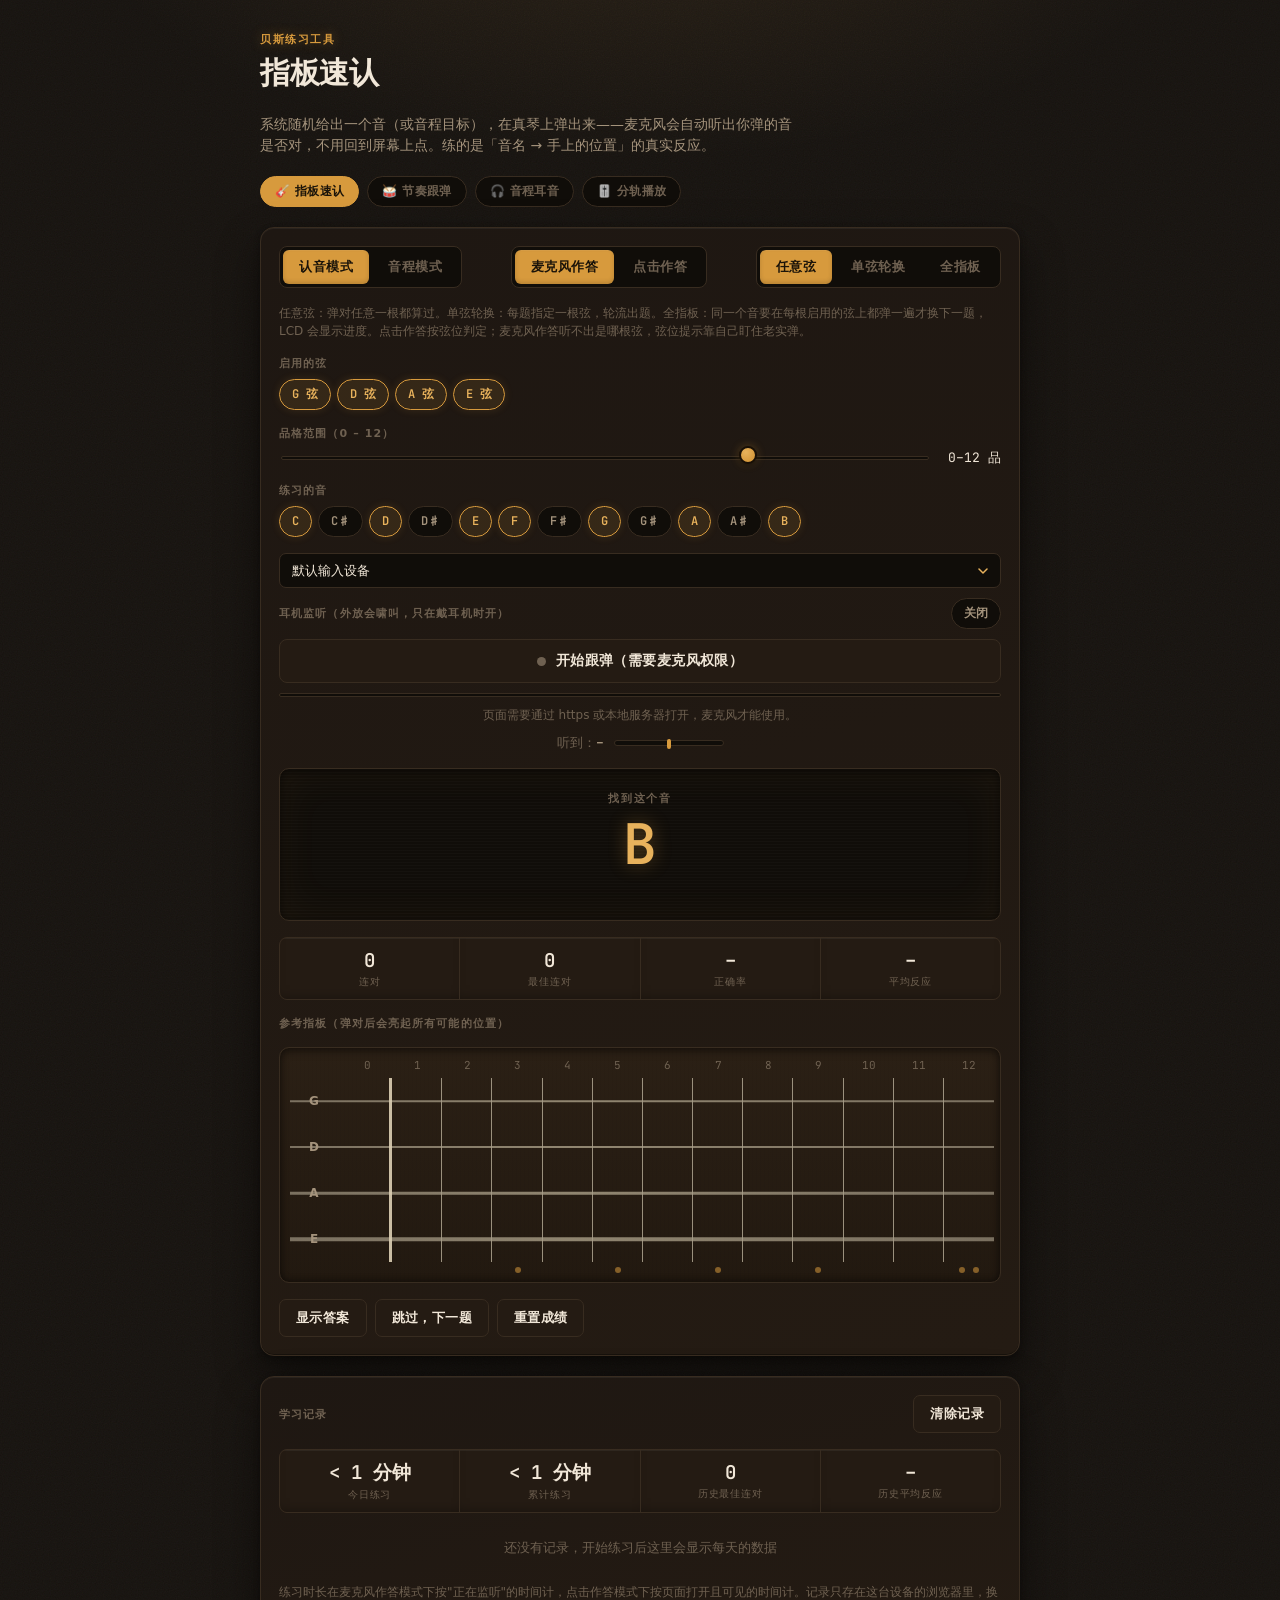
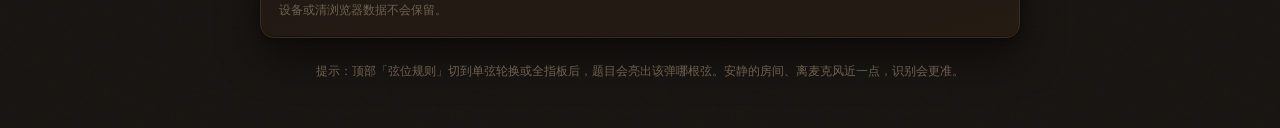
==== index.html @ 235d2f03 "Add headphone monitoring to the fretboard trainer's mic input New "耳机监听" toggle in the mic-control a" ====
<!doctype html>
<html lang="zh-CN">
<head>
<meta charset="UTF-8">
<meta name="viewport" content="width=device-width, initial-scale=1.0">
<title>指板速认 · 麦克风跟弹练习</title>
<link rel="preconnect" href="https://fonts.googleapis.com">
<link rel="preconnect" href="https://fonts.gstatic.com" crossorigin>
<link href="https://fonts.googleapis.com/css2?family=JetBrains+Mono:wght@500;600;700&display=swap" rel="stylesheet">
<link rel="stylesheet" href="theme.css">
<style>
  .live-pitch {
    display: flex;
    align-items: center;
    justify-content: center;
    gap: 10px;
    font-family: var(--font-mono);
    font-size: 13px;
    color: var(--text-dim);
    min-height: 18px;
  }
  .live-pitch .note { color: var(--text-muted); font-weight: 600; }
  .live-pitch.matched .note { color: var(--good); }

  .cents-bar {
    position: relative;
    width: 110px;
    height: 6px;
    background: var(--panel-inset);
    border: 1px solid var(--line);
    border-radius: 3px;
  }
  .cents-bar::before {
    content: "";
    position: absolute;
    left: 50%; top: -2px; bottom: -2px;
    width: 1px;
    background: var(--text-dim);
  }
  .cents-marker {
    position: absolute;
    top: -2px;
    width: 4px; height: 10px;
    border-radius: 2px;
    background: var(--accent);
    transform: translateX(-50%);
    left: 50%;
    transition: left 0.08s linear, background 0.1s;
  }
  .cents-marker.in-tune { background: var(--good); }

  .lcd-string-tag {
    font-family: var(--font-mono);
    font-size: 13px;
    font-weight: 700;
    color: var(--accent-strong);
    background: rgba(215, 154, 61, 0.12);
    border: 1px solid var(--accent);
    border-radius: 20px;
    padding: 3px 12px;
    letter-spacing: 0.02em;
  }

  /* ---- fretboard ---- */
  .fretboard-heading {
    font-family: var(--font-display);
    font-size: 11px;
    font-weight: 700;
    letter-spacing: 0.1em;
    text-transform: uppercase;
    color: var(--text-dim);
  }

  .fretboard-scroll {
    overflow-x: auto;
    border-radius: 10px;
    background:
      repeating-linear-gradient(90deg, rgba(0, 0, 0, 0.05) 0px, transparent 1px, transparent 4px),
      linear-gradient(180deg, var(--wood-1), var(--wood-2));
    border: 1px solid var(--line);
    box-shadow: inset 0 3px 8px rgba(0, 0, 0, 0.45), inset 0 -2px 6px rgba(0, 0, 0, 0.3);
    padding: 10px 6px 4px;
    scrollbar-width: thin;
    scrollbar-color: var(--fret-metal) var(--wood-2);
  }
  .fretboard-scroll::-webkit-scrollbar { height: 8px; }
  .fretboard-scroll::-webkit-scrollbar-track { background: var(--wood-2); border-radius: 8px; }
  .fretboard-scroll::-webkit-scrollbar-thumb { background: var(--fret-metal); border-radius: 8px; }

  .fret-row { display: grid; align-items: center; }
  .fret-numbers { padding-bottom: 6px; }
  .fret-numbers span { font-family: var(--font-mono); font-size: 11px; color: var(--text-dim); text-align: center; font-variant-numeric: tabular-nums; }

  .string-row { position: relative; height: 46px; }
  .string-row::before {
    content: "";
    position: absolute;
    left: 4px; right: 0; top: 50%;
    height: var(--string-thickness, 2px);
    background: linear-gradient(90deg, var(--fret-metal), #c9bea3 40%, var(--fret-metal));
    transform: translateY(-50%);
    opacity: 0.65;
    z-index: 0;
  }

  .string-label { font-family: var(--font-display); font-size: 12px; font-weight: 700; color: var(--text-muted); text-align: center; z-index: 1; transition: color 0.15s; }

  .string-row.not-target { opacity: 0.35; }
  .string-row.target-string .string-label { color: var(--accent-strong); }
  .string-row.target-string::before { opacity: 1; box-shadow: 0 0 8px var(--accent-glow); }
  .string-row.done-string { opacity: 0.7; }
  .string-row.done-string .string-label { color: var(--good); }
  .string-row.done-string::before { opacity: 0.8; background: linear-gradient(90deg, var(--good), #bcd99e 40%, var(--good)); }

  .fret-cell {
    position: relative;
    z-index: 1;
    height: 100%;
    display: flex;
    align-items: center;
    justify-content: center;
    background: transparent;
    border: none;
    border-right: 1px solid var(--fret-metal);
    opacity: 0.9;
    padding: 0;
  }
  .fret-cell.interactive { cursor: pointer; }
  .fret-cell:last-child { border-right: none; }
  .fret-cell.nut { border-right: 3px solid var(--nut); }

  .fret-dot {
    width: 26px; height: 26px;
    border-radius: 50%;
    background: transparent;
    border: 1px solid transparent;
    transition: background 0.15s, border-color 0.15s, box-shadow 0.15s, transform 0.1s;
  }

  .fret-cell.interactive:hover .fret-dot { background: rgba(241, 231, 216, 0.08); border-color: var(--line); }
  .fret-cell:focus-visible { outline: none; box-shadow: inset 0 0 0 2px var(--accent-strong); }

  .fret-cell.correct .fret-dot { background: var(--good); border-color: var(--good); box-shadow: 0 0 14px var(--good-glow); transform: scale(1.08); }
  .fret-cell.wrong .fret-dot { background: var(--bad); border-color: var(--bad); box-shadow: 0 0 14px var(--bad-glow); }
  .fret-cell.reveal-ring .fret-dot { border-color: var(--accent-strong); box-shadow: 0 0 10px var(--accent-glow); }

  .markers-row { height: 16px; }
  .marker-dot { width: 6px; height: 6px; border-radius: 50%; background: var(--accent); opacity: 0.55; justify-self: center; }
  .marker-pair { display: flex; gap: 8px; justify-content: center; }
  .marker-pair span { width: 6px; height: 6px; border-radius: 50%; background: var(--accent); opacity: 0.55; }

</style>
</head>
<body>

<div class="app">
  <header>
    <div class="eyebrow">贝斯练习工具</div>
    <h1>指板速认</h1>
    <p class="subtitle">系统随机给出一个音（或音程目标），在真琴上弹出来——麦克风会自动听出你弹的音是否对，不用回到屏幕上点。练的是「音名 → 手上的位置」的真实反应。</p>
    <nav class="tool-nav">
      <a href="index.html" class="current">🎸 指板速认</a>
      <a href="rhythm.html">🥁 节奏跟弹</a>
      <a href="ear-training.html">🎧 音程耳音</a>
      <a href="stem-mixer.html">🎚️ 分轨播放</a>
    </nav>
  </header>

  <div class="panel">
    <div class="row-switches">
      <div class="mode-switch" role="tablist" aria-label="练习模式">
        <button id="mode-note" class="active" role="tab" aria-selected="true">认音模式</button>
        <button id="mode-interval" role="tab" aria-selected="false">音程模式</button>
      </div>
      <div class="mode-switch" role="tablist" aria-label="作答方式">
        <button id="input-mic" class="active" role="tab" aria-selected="true">麦克风作答</button>
        <button id="input-click" role="tab" aria-selected="false">点击作答</button>
      </div>
      <div class="mode-switch" role="tablist" aria-label="弦位规则" id="string-rule-switch">
        <button class="string-rule-btn active" data-rule="any" role="tab" aria-selected="true">任意弦</button>
        <button class="string-rule-btn" data-rule="single" role="tab" aria-selected="false">单弦轮换</button>
        <button class="string-rule-btn" data-rule="full" role="tab" aria-selected="false">全指板</button>
      </div>
    </div>
    <p class="settings-hint">任意弦：弹对任意一根都算过。单弦轮换：每题指定一根弦，轮流出题。全指板：同一个音要在每根启用的弦上都弹一遍才换下一题，LCD 会显示进度。点击作答按弦位判定；麦克风作答听不出是哪根弦，弦位提示靠自己盯住老实弹。</p>

    <div class="settings-row">
      <div class="settings-label">启用的弦</div>
      <div class="pill-group" id="string-toggles"></div>
    </div>

    <div class="settings-row">
      <div class="settings-label">品格范围（0 – <span id="fret-range-label">12</span>）</div>
      <div class="range-row">
        <input type="range" id="fret-range" min="4" max="15" value="12" step="1">
        <span class="range-value" id="fret-range-value">0–12 品</span>
      </div>
    </div>

    <div class="settings-row">
      <div class="settings-label">练习的音</div>
      <div class="pill-group" id="note-toggles"></div>
    </div>

    <div class="settings-row" id="interval-settings" style="display:none;">
      <div class="settings-label">练习的音程</div>
      <div class="pill-group" id="interval-toggles"></div>
    </div>

    <div class="mic-control" id="mic-control">
      <select class="device-select" id="device-select">
        <option value="">默认输入设备</option>
      </select>
      <div class="row-switches">
        <span class="settings-label" style="margin:0;">耳机监听（外放会啸叫，只在戴耳机时开）</span>
        <span class="pill" id="monitor-toggle">关闭</span>
      </div>
      <button class="mic-toggle" id="mic-toggle"><span class="rec-dot"></span><span id="mic-toggle-label">开始跟弹（需要麦克风权限）</span></button>
      <div class="level-meter"><div class="level-meter-fill" id="level-fill"></div></div>
      <div class="mic-status" id="mic-status">页面需要通过 https 或本地服务器打开，麦克风才能使用。</div>
      <div class="live-pitch" id="live-pitch">
        <span>听到：<span class="note" id="live-note">–</span></span>
        <span class="cents-bar"><span class="cents-marker" id="cents-marker"></span></span>
      </div>
    </div>

    <div class="lcd">
      <div class="lcd-label" id="lcd-label">找到这个音</div>
      <div class="lcd-string-tag" id="lcd-string-tag" style="display:none;"></div>
      <div class="lcd-challenge" id="lcd-challenge"><span class="lcd-note" id="lcd-note">–</span></div>
      <div class="lcd-feedback" id="lcd-feedback"></div>
    </div>

    <div class="stats">
      <div class="stat"><div class="stat-value" id="stat-streak">0</div><div class="stat-label">连对</div></div>
      <div class="stat"><div class="stat-value" id="stat-best">0</div><div class="stat-label">最佳连对</div></div>
      <div class="stat"><div class="stat-value" id="stat-accuracy">–</div><div class="stat-label">正确率</div></div>
      <div class="stat"><div class="stat-value" id="stat-avg">–</div><div class="stat-label">平均反应</div></div>
    </div>

    <div class="fretboard-heading" id="fretboard-heading">参考指板（弹对后会亮起所有可能的位置）</div>
    <div class="fretboard-scroll"><div id="fretboard"></div></div>

    <div class="controls">
      <button class="btn" id="btn-reveal">显示答案</button>
      <button class="btn" id="btn-skip">跳过，下一题</button>
      <button class="btn" id="btn-reset">重置成绩</button>
    </div>
  </div>

  <div class="panel">
    <div class="row-switches">
      <div class="settings-label">学习记录</div>
      <button class="btn" id="btn-clear-history">清除记录</button>
    </div>
    <div class="stats">
      <div class="stat"><div class="stat-value" id="history-today">0 分钟</div><div class="stat-label">今日练习</div></div>
      <div class="stat"><div class="stat-value" id="history-total">0 分钟</div><div class="stat-label">累计练习</div></div>
      <div class="stat"><div class="stat-value" id="history-best-streak">0</div><div class="stat-label">历史最佳连对</div></div>
      <div class="stat"><div class="stat-value" id="history-avg-reaction">–</div><div class="stat-label">历史平均反应</div></div>
    </div>
    <div class="history-list" id="history-list"></div>
    <p class="settings-hint">练习时长在麦克风作答模式下按"正在监听"的时间计，点击作答模式下按页面打开且可见的时间计。记录只存在这台设备的浏览器里，换设备或清浏览器数据不会保留。</p>
  </div>

  <footer>提示：顶部「弦位规则」切到单弦轮换或全指板后，题目会亮出该弹哪根弦。安静的房间、离麦克风近一点，识别会更准。</footer>
</div>

<script>
(function () {
  const NOTE_NAMES = ['C', 'C♯', 'D', 'D♯', 'E', 'F', 'F♯', 'G', 'G♯', 'A', 'A♯', 'B'];
  const NATURAL_INDICES = [0, 2, 4, 5, 7, 9, 11];
  const STRINGS = [
    { name: 'G', open: 7, thickness: 1.5 },
    { name: 'D', open: 2, thickness: 2 },
    { name: 'A', open: 9, thickness: 2.5 },
    { name: 'E', open: 4, thickness: 3.5 },
  ];
  const INTERVALS = [
    { name: '小三度', semitones: 3 },
    { name: '大三度', semitones: 4 },
    { name: '纯四度', semitones: 5 },
    { name: '纯五度', semitones: 7 },
    { name: '小七度', semitones: 10 },
    { name: '大七度', semitones: 11 },
    { name: '八度', semitones: 12 },
  ];

  const RMS_THRESHOLD = 0.0015;
  const HOLD_MS = 100;
  const SILENCE_GRACE_MS = 350;
  const ANALYSIS_INTERVAL_MS = 50;
  const MIN_FREQ = 28, MAX_FREQ = 600;
  const ONSET_RATIO = 1.6;

  const state = {
    mode: 'note',
    inputMode: 'mic',
    maxFret: 12,
    stringsEnabled: [true, true, true, true],
    notesEnabled: [...Array(12).keys()].map(i => NATURAL_INDICES.includes(i)),
    intervalsEnabled: INTERVALS.map(() => true),
    stringRule: 'any',
    stringBag: [],
    challenge: null,
    startTime: 0,
    missedThisRound: false,
    revealedThisRound: false,
    confirmedThisRound: false,
    streak: 0,
    best: 0,
    correct: 0,
    total: 0,
    reactionTimes: [],
    listening: false,
    matchNoteIndex: null,
    matchStartTime: 0,
    lastSoundAt: 0,
    prevRms: 0,
    awaitingAttack: true,
    monitoring: false,
  };

  let audioCtx = null, analyser = null, micStream = null, timeData = null, rafId = null, lastAnalysisAt = 0, monitorGain = null;

  const el = {};
  ['fretboard','lcdLabel','lcdChallenge','lcdFeedback','statStreak','statBest','statAccuracy','statAvg',
   'modeNote','modeInterval','inputMic','inputClick','stringToggles','fretRange','fretRangeLabel','fretRangeValue',
   'noteToggles','intervalSettings','intervalToggles','btnReveal','btnSkip','btnReset','micControl','micToggle',
   'micToggleLabel','micStatus','levelFill','livePitch','liveNote','centsMarker','fretboardHeading',
   'lcdStringTag','stringRuleSwitch','btnClearHistory','historyToday','historyTotal','historyBestStreak','historyAvgReaction','historyList','deviceSelect','monitorToggle']
   .forEach(key => { el[key] = document.getElementById(key.replace(/([A-Z])/g, m => '-' + m.toLowerCase())); });

  // ---------- practice history (persisted in localStorage) ----------
  const HISTORY_KEY = 'bassFretboardTrainer_history_v1';

  function loadHistory() {
    try {
      const raw = localStorage.getItem(HISTORY_KEY);
      if (raw) {
        const parsed = JSON.parse(raw);
        if (parsed && typeof parsed === 'object' && parsed.days) return parsed;
      }
    } catch (e) {}
    return { totalMs: 0, bestStreakEver: 0, reactionMs: 0, reactionCount: 0, days: {} };
  }

  function saveHistory() {
    try { localStorage.setItem(HISTORY_KEY, JSON.stringify(history)); } catch (e) {}
  }

  let history = loadHistory();

  function todayKey() {
    const d = new Date();
    return `${d.getFullYear()}-${String(d.getMonth() + 1).padStart(2, '0')}-${String(d.getDate()).padStart(2, '0')}`;
  }

  function getDayEntry(key) { return history.days[key] || { ms: 0, correct: 0, total: 0, bestStreak: 0, reactionMs: 0, reactionCount: 0 }; }

  function ensureTodayEntry() {
    const k = todayKey();
    if (!history.days[k]) history.days[k] = { ms: 0, correct: 0, total: 0, bestStreak: 0, reactionMs: 0, reactionCount: 0 };
    return history.days[k];
  }

  function logAnswer(isCorrect) {
    const entry = ensureTodayEntry();
    entry.total++;
    if (isCorrect) entry.correct++;
    saveHistory();
    renderHistoryList();
  }

  function logReaction(timeMs) {
    const entry = ensureTodayEntry();
    entry.reactionMs = (entry.reactionMs || 0) + timeMs;
    entry.reactionCount = (entry.reactionCount || 0) + 1;
    history.reactionMs = (history.reactionMs || 0) + timeMs;
    history.reactionCount = (history.reactionCount || 0) + 1;
    saveHistory();
    updateTimeDisplays();
  }

  function logStreak(streak) {
    const entry = ensureTodayEntry();
    entry.bestStreak = Math.max(entry.bestStreak || 0, streak);
    history.bestStreakEver = Math.max(history.bestStreakEver || 0, streak);
    saveHistory();
    updateTimeDisplays();
  }

  function formatDuration(ms) {
    const totalMin = Math.floor(ms / 60000);
    if (totalMin < 1) return '< 1 分钟';
    const h = Math.floor(totalMin / 60);
    const m = totalMin % 60;
    return h > 0 ? `${h} 小时 ${m} 分钟` : `${m} 分钟`;
  }

  function isActivelyPracticing() {
    if (document.visibilityState !== 'visible') return false;
    return state.inputMode === 'mic' ? state.listening : true;
  }

  function updateTimeDisplays() {
    el.historyToday.textContent = formatDuration(getDayEntry(todayKey()).ms);
    el.historyTotal.textContent = formatDuration(history.totalMs);
    el.historyBestStreak.textContent = history.bestStreakEver || 0;
    el.historyAvgReaction.textContent = history.reactionCount > 0
      ? (history.reactionMs / history.reactionCount / 1000).toFixed(1) + 's'
      : '–';
  }

  function renderHistoryList() {
    updateTimeDisplays();
    const keys = Object.keys(history.days).sort().reverse().slice(0, 7);
    if (keys.length === 0) {
      el.historyList.innerHTML = '<div class="history-empty">还没有记录，开始练习后这里会显示每天的数据</div>';
      return;
    }
    el.historyList.innerHTML = keys.map(k => {
      const e = history.days[k];
      const label = k.slice(5).replace('-', '/');
      const acc = e.total > 0 ? Math.round((e.correct / e.total) * 100) + '%' : '–';
      const avgReaction = e.reactionCount > 0 ? (e.reactionMs / e.reactionCount / 1000).toFixed(1) + 's' : '–';
      return `<div class="history-row">
        <span class="history-date">${label}</span>
        <span class="history-metrics"><span>${formatDuration(e.ms)}</span><span class="dim">正确率 ${acc}</span><span class="dim">最高连对 ${e.bestStreak || 0}</span><span class="dim">平均反应 ${avgReaction}</span></span>
      </div>`;
    }).join('');
  }

  setInterval(() => {
    if (!isActivelyPracticing()) return;
    const entry = ensureTodayEntry();
    entry.ms += 1000;
    history.totalMs += 1000;
    saveHistory();
    updateTimeDisplays();
  }, 1000);

  el.btnClearHistory.addEventListener('click', () => {
    if (!confirm('确定要清除所有学习记录吗？这个操作无法撤销。')) return;
    history = { totalMs: 0, days: {} };
    saveHistory();
    renderHistoryList();
  });

  // ---------- fretboard ----------
  function buildStringToggles() {
    el.stringToggles.innerHTML = '';
    STRINGS.forEach((s, i) => {
      const pill = document.createElement('span');
      pill.className = 'pill on';
      pill.textContent = s.name + ' 弦';
      pill.addEventListener('click', () => {
        const enabledCount = state.stringsEnabled.filter(Boolean).length;
        if (state.stringsEnabled[i] && enabledCount === 1) return;
        state.stringsEnabled[i] = !state.stringsEnabled[i];
        pill.classList.toggle('on', state.stringsEnabled[i]);
        refillStringBag();
        renderFretboard();
        generateChallenge();
      });
      el.stringToggles.appendChild(pill);
    });
  }

  function buildIntervalToggles() {
    el.intervalToggles.innerHTML = '';
    INTERVALS.forEach((iv, i) => {
      const pill = document.createElement('span');
      pill.className = 'pill on';
      pill.textContent = iv.name;
      pill.addEventListener('click', () => {
        const enabledCount = state.intervalsEnabled.filter(Boolean).length;
        if (state.intervalsEnabled[i] && enabledCount === 1) return;
        state.intervalsEnabled[i] = !state.intervalsEnabled[i];
        pill.classList.toggle('on', state.intervalsEnabled[i]);
        if (state.mode === 'interval') generateChallenge();
      });
      el.intervalToggles.appendChild(pill);
    });
  }

  function buildNoteToggles() {
    el.noteToggles.innerHTML = '';
    NOTE_NAMES.forEach((name, i) => {
      const pill = document.createElement('span');
      pill.className = 'pill' + (state.notesEnabled[i] ? ' on' : '');
      pill.textContent = name;
      pill.addEventListener('click', () => {
        const enabledCount = state.notesEnabled.filter(Boolean).length;
        if (state.notesEnabled[i] && enabledCount === 1) return;
        state.notesEnabled[i] = !state.notesEnabled[i];
        pill.classList.toggle('on', state.notesEnabled[i]);
        generateChallenge();
      });
      el.noteToggles.appendChild(pill);
    });
  }

  function renderFretboard() {
    const maxFret = state.maxFret;
    const cols = `56px repeat(${maxFret + 1}, minmax(40px, 52px))`;
    let html = '';

    html += `<div class="fret-row fret-numbers" style="grid-template-columns:${cols}"><span></span>`;
    for (let f = 0; f <= maxFret; f++) html += `<span>${f}</span>`;
    html += `</div>`;

    STRINGS.forEach((s, si) => {
      const enabled = state.stringsEnabled[si];
      html += `<div class="fret-row string-row" data-string="${si}" style="grid-template-columns:${cols};--string-thickness:${s.thickness}px;${enabled ? '' : 'opacity:0.3;'}">`;
      html += `<span class="string-label">${s.name}</span>`;
      for (let f = 0; f <= maxFret; f++) {
        const noteIdx = (s.open + f) % 12;
        const interactive = state.inputMode === 'click';
        html += `<button class="fret-cell${f === 0 ? ' nut' : ''}${interactive ? ' interactive' : ''}" data-string="${si}" data-fret="${f}" data-note="${noteIdx}" ${enabled ? '' : 'disabled'} ${interactive ? '' : 'tabindex="-1"'} aria-label="${s.name}弦 第${f}品"><span class="fret-dot"></span></button>`;
      }
      html += `</div>`;
    });

    html += `<div class="fret-row markers-row" style="grid-template-columns:${cols}"><span></span>`;
    for (let f = 0; f <= maxFret; f++) {
      if ([3, 5, 7, 9].includes(f)) html += `<span class="marker-dot"></span>`;
      else if (f === 12) html += `<span class="marker-pair"><span></span><span></span></span>`;
      else html += `<span></span>`;
    }
    html += `</div>`;

    el.fretboard.innerHTML = html;
    if (state.inputMode === 'click') {
      el.fretboard.querySelectorAll('.fret-cell').forEach(cell => cell.addEventListener('click', onCellClick));
    }
  }

  function reachablePositions(noteFilter, stringFilter) {
    const positions = [];
    STRINGS.forEach((s, si) => {
      if (!state.stringsEnabled[si]) return;
      if (stringFilter !== undefined && si !== stringFilter) return;
      for (let f = 0; f <= state.maxFret; f++) {
        const noteIdx = (s.open + f) % 12;
        if (noteFilter === undefined || noteIdx === noteFilter) positions.push({ string: si, fret: f, note: noteIdx });
      }
    });
    return positions;
  }

  function pickNotePool() { return [...Array(12).keys()].filter(i => state.notesEnabled[i]); }

  // ---------- string rotation ----------
  function shuffle(arr) {
    for (let i = arr.length - 1; i > 0; i--) {
      const j = Math.floor(Math.random() * (i + 1));
      [arr[i], arr[j]] = [arr[j], arr[i]];
    }
    return arr;
  }

  function refillStringBag() {
    state.stringBag = shuffle(STRINGS.map((_, i) => i).filter(i => state.stringsEnabled[i]));
  }

  function nextTargetString() {
    if (state.stringBag.length === 0) refillStringBag();
    return state.stringBag.pop();
  }

  function highlightTargetStringRow(targetString, doneStrings) {
    doneStrings = doneStrings || [];
    el.fretboard.querySelectorAll('.string-row').forEach(row => {
      const si = Number(row.dataset.string);
      row.classList.toggle('target-string', targetString !== undefined && si === targetString);
      row.classList.toggle('done-string', doneStrings.includes(si));
      row.classList.toggle('not-target', targetString !== undefined && si !== targetString && !doneStrings.includes(si));
    });
  }

  // ---------- challenge generation ----------
  function generateChallenge() {
    if (state.stringsEnabled.every(v => !v)) {
      el.lcdLabel.textContent = '请至少启用一根弦';
      el.lcdChallenge.innerHTML = '<span class="lcd-note">–</span>';
      state.challenge = null;
      return;
    }

    const pool = pickNotePool();
    let queue = null;
    if (state.stringRule === 'single') queue = [nextTargetString()];
    else if (state.stringRule === 'full') queue = shuffle(STRINGS.map((_, i) => i).filter(i => state.stringsEnabled[i]));

    const isReachable = note => queue
      ? queue.every(si => reachablePositions(note, si).length > 0)
      : reachablePositions(note).length > 0;

    let attempts = 0, challenge = null;

    while (attempts < 200) {
      attempts++;
      if (state.mode === 'note') {
        const note = pool[Math.floor(Math.random() * pool.length)];
        if (isReachable(note)) { challenge = { type: 'note', note }; break; }
      } else {
        const enabledIntervals = INTERVALS.filter((_, i) => state.intervalsEnabled[i]);
        if (enabledIntervals.length === 0) break;
        const root = pool[Math.floor(Math.random() * pool.length)];
        const iv = enabledIntervals[Math.floor(Math.random() * enabledIntervals.length)];
        const note = (root + iv.semitones) % 12;
        if (isReachable(note)) { challenge = { type: 'interval', root, interval: iv, note }; break; }
      }
    }

    if (challenge) {
      challenge.stringQueue = queue;
      challenge.stringIndex = 0;
      challenge.string = queue ? queue[0] : undefined;
    }

    if (!challenge) {
      el.lcdLabel.textContent = '当前设置下找不到可行的音，试试增加品格范围';
      el.lcdStringTag.style.display = 'none';
      el.lcdChallenge.innerHTML = '<span class="lcd-note">–</span>';
      state.challenge = null;
      highlightTargetStringRow(undefined);
      return;
    }

    state.challenge = challenge;
    state.startTime = performance.now();
    state.missedThisRound = false;
    state.revealedThisRound = false;
    state.confirmedThisRound = false;
    state.matchNoteIndex = null;
    state.awaitingAttack = true;
    clearCellStates();
    renderChallenge();
    setFeedback('', '');
  }

  function renderChallenge() {
    if (!state.challenge) return;
    if (state.challenge.type === 'note') {
      el.lcdLabel.textContent = '找到这个音';
      el.lcdChallenge.innerHTML = `<span class="lcd-note">${NOTE_NAMES[state.challenge.note]}</span>`;
    } else {
      el.lcdLabel.textContent = '找到目标音';
      el.lcdChallenge.innerHTML =
        `<span class="lcd-note">${NOTE_NAMES[state.challenge.root]}</span>` +
        `<span class="lcd-op">的</span>` +
        `<span class="lcd-interval">${state.challenge.interval.name}</span>`;
    }

    if (state.challenge.string !== undefined) {
      const q = state.challenge.stringQueue;
      const progress = q.length > 1 ? ` · 第 ${state.challenge.stringIndex + 1}/${q.length} 根弦` : '';
      el.lcdStringTag.textContent = `在 ${STRINGS[state.challenge.string].name} 弦${progress}`;
      el.lcdStringTag.style.display = 'inline-block';
    } else {
      el.lcdStringTag.style.display = 'none';
    }
    const doneStrings = state.challenge.stringQueue ? state.challenge.stringQueue.slice(0, state.challenge.stringIndex) : [];
    highlightTargetStringRow(state.challenge.string, doneStrings);
  }

  function clearCellStates() {
    el.fretboard.querySelectorAll('.fret-cell').forEach(c => c.classList.remove('correct', 'wrong', 'reveal-ring'));
  }

  function setFeedback(text, kind) {
    el.lcdFeedback.textContent = text;
    el.lcdFeedback.classList.remove('good', 'bad');
    if (kind) el.lcdFeedback.classList.add(kind);
  }

  function markCorrect(revealMatches) {
    if (revealMatches) {
      reachablePositions(state.challenge.note, state.challenge.string).forEach(pos => {
        const cell = el.fretboard.querySelector(`.fret-cell[data-string="${pos.string}"][data-fret="${pos.fret}"]`);
        if (cell) cell.classList.add('correct');
      });
    }
    const timeMs = performance.now() - state.startTime;
    state.total++;
    logAnswer(!state.revealedThisRound);
    if (!state.revealedThisRound) {
      state.correct++;
      if (!state.missedThisRound) {
        state.streak++;
        state.best = Math.max(state.best, state.streak);
        logStreak(state.streak);
        state.reactionTimes.push(timeMs);
        logReaction(timeMs);
        if (state.reactionTimes.length > 30) state.reactionTimes.shift();
      } else {
        state.streak = 0;
      }
      setFeedback('对了', 'good');
    } else {
      setFeedback('已提示，未计入连对', '');
    }
    updateStats();
    state.confirmedThisRound = true;
    setTimeout(advanceChallenge, 700);
  }

  function advanceChallenge() {
    const ch = state.challenge;
    if (ch && ch.stringQueue && ch.stringIndex < ch.stringQueue.length - 1) {
      ch.stringIndex++;
      ch.string = ch.stringQueue[ch.stringIndex];
      state.missedThisRound = false;
      state.revealedThisRound = false;
      state.confirmedThisRound = false;
      state.matchNoteIndex = null;
      state.awaitingAttack = true;
      clearCellStates();
      renderChallenge();
      setFeedback('', '');
    } else {
      generateChallenge();
    }
  }

  function updateStats() {
    el.statStreak.textContent = state.streak;
    el.statBest.textContent = state.best;
    el.statAccuracy.textContent = state.total > 0 ? Math.round((state.correct / state.total) * 100) + '%' : '–';
    if (state.reactionTimes.length > 0) {
      const avg = state.reactionTimes.reduce((a, b) => a + b, 0) / state.reactionTimes.length;
      el.statAvg.textContent = (avg / 1000).toFixed(1) + 's';
    } else {
      el.statAvg.textContent = '–';
    }
  }

  function resetStats() {
    state.streak = 0; state.best = 0; state.correct = 0; state.total = 0; state.reactionTimes = [];
    updateStats();
  }

  // ---------- click input mode ----------
  function onCellClick(e) {
    if (!state.challenge || state.inputMode !== 'click' || state.confirmedThisRound) return;
    const cell = e.currentTarget;
    const note = Number(cell.dataset.note);
    const cellString = Number(cell.dataset.string);
    const stringOk = state.challenge.string === undefined || cellString === state.challenge.string;
    if (note === state.challenge.note && stringOk) {
      cell.classList.add('correct');
      markCorrect(false);
    } else {
      cell.classList.add('wrong');
      state.missedThisRound = true;
      state.streak = 0;
      updateStats();
      setFeedback('再试试', 'bad');
      setTimeout(() => cell.classList.remove('wrong'), 300);
    }
  }

  // ---------- pitch detection ----------
  function detectPitch(buffer, sampleRate) {
    const SIZE = buffer.length;
    let rms = 0;
    for (let i = 0; i < SIZE; i++) rms += buffer[i] * buffer[i];
    rms = Math.sqrt(rms / SIZE);
    if (rms < RMS_THRESHOLD) return { freq: null, rms };

    const minLag = Math.floor(sampleRate / MAX_FREQ);
    const maxLag = Math.min(SIZE - 2, Math.ceil(sampleRate / MIN_FREQ));

    const corr = new Float32Array(maxLag + 2);
    for (let lag = minLag; lag <= maxLag + 1; lag++) {
      let sum = 0;
      const n = SIZE - lag;
      for (let i = 0; i < n; i++) sum += buffer[i] * buffer[i + lag];
      corr[lag] = sum / n;
    }

    let bestLag = -1, bestCorr = -Infinity;
    for (let lag = minLag; lag <= maxLag; lag++) {
      if (corr[lag] > bestCorr) { bestCorr = corr[lag]; bestLag = lag; }
    }
    if (bestLag <= minLag || bestCorr <= 0) return { freq: null, rms };

    const x1 = corr[bestLag - 1] || 0, x2 = corr[bestLag], x3 = corr[bestLag + 1] || 0;
    const denom = (x1 - 2 * x2 + x3);
    let refinedLag = bestLag;
    if (denom !== 0) refinedLag = bestLag + 0.5 * (x1 - x3) / denom;

    return { freq: sampleRate / refinedLag, rms };
  }

  function freqToNoteInfo(freq) {
    const midi = 69 + 12 * Math.log2(freq / 440);
    const rounded = Math.round(midi);
    const cents = Math.round((midi - rounded) * 100);
    const noteIndex = ((rounded % 12) + 12) % 12;
    const octave = Math.floor(rounded / 12) - 1;
    return { noteIndex, octave, cents };
  }

  function analysisTick(ts) {
    if (!state.listening) return;
    rafId = requestAnimationFrame(analysisTick);
    if (ts - lastAnalysisAt < ANALYSIS_INTERVAL_MS) return;
    lastAnalysisAt = ts;

    analyser.getFloatTimeDomainData(timeData);
    const { freq, rms } = detectPitch(timeData, audioCtx.sampleRate);
    el.levelFill.style.width = Math.min(100, Math.round(rms * 400)) + '%';

    // In "全指板" (and single-string) mode, back-to-back targets are often the
    // *same note* on a different string — a still-ringing pluck from the string
    // just completed would otherwise satisfy the next string too, with no way
    // to tell from audio alone that no new string was actually struck. Require
    // either real silence or a fresh, louder attack since the target last
    // changed before a match is allowed to start counting toward confirmation.
    if (rms > state.prevRms * ONSET_RATIO && rms > RMS_THRESHOLD * 2) state.awaitingAttack = false;
    state.prevRms = rms;

    if (!freq) {
      el.liveNote.textContent = '–';
      el.livePitch.classList.remove('matched');
      el.centsMarker.style.left = '50%';
      el.centsMarker.classList.remove('in-tune');
      state.awaitingAttack = false;
      // A decaying pluck's level dips below the RMS gate between ticks well before
      // the note actually stops; only treat it as silence after a real gap so those
      // dips don't keep restarting the hold timer and stall the match.
      if (ts - state.lastSoundAt > SILENCE_GRACE_MS) state.matchNoteIndex = null;
      return;
    }

    state.lastSoundAt = ts;
    const info = freqToNoteInfo(freq);
    el.liveNote.textContent = `${NOTE_NAMES[info.noteIndex]}${info.octave}`;
    const pct = 50 + Math.max(-50, Math.min(50, info.cents));
    el.centsMarker.style.left = pct + '%';
    el.centsMarker.classList.toggle('in-tune', Math.abs(info.cents) <= 10);

    const isTarget = state.challenge && info.noteIndex === state.challenge.note;
    el.livePitch.classList.toggle('matched', !!isTarget);

    if (!state.challenge || state.confirmedThisRound || state.awaitingAttack) return;

    if (info.noteIndex !== state.matchNoteIndex) {
      state.matchNoteIndex = info.noteIndex;
      state.matchStartTime = performance.now();
      return;
    }
    if (isTarget && performance.now() - state.matchStartTime >= HOLD_MS) {
      markCorrect(true);
    }
  }

  // ---------- input device selection ----------
  const DEVICE_ID_KEY = 'bassFretboardTrainer_deviceId';

  async function refreshDeviceList() {
    if (!navigator.mediaDevices || !navigator.mediaDevices.enumerateDevices) return;
    try {
      const devices = await navigator.mediaDevices.enumerateDevices();
      const inputs = devices.filter(d => d.kind === 'audioinput');
      const wanted = el.deviceSelect.value || localStorage.getItem(DEVICE_ID_KEY) || '';
      el.deviceSelect.innerHTML = '<option value="">默认输入设备</option>' +
        inputs.map(d => `<option value="${d.deviceId}">${d.label || ('输入设备 ' + d.deviceId.slice(0, 6))}</option>`).join('');
      if (wanted && inputs.some(d => d.deviceId === wanted)) el.deviceSelect.value = wanted;
    } catch (e) {}
  }

  if (navigator.mediaDevices && navigator.mediaDevices.addEventListener) {
    navigator.mediaDevices.addEventListener('devicechange', refreshDeviceList);
  }

  el.deviceSelect.addEventListener('change', () => {
    localStorage.setItem(DEVICE_ID_KEY, el.deviceSelect.value);
    if (state.listening) { stopListening(); startListening(); }
  });

  el.monitorToggle.addEventListener('click', () => {
    state.monitoring = !state.monitoring;
    el.monitorToggle.classList.toggle('on', state.monitoring);
    el.monitorToggle.textContent = state.monitoring ? '开启' : '关闭';
    if (monitorGain) monitorGain.gain.value = state.monitoring ? 0.8 : 0;
  });

  async function startListening() {
    // Device labels only come through once permission has been granted at
    // least once, so a specific audio-interface choice made before that
    // point falls back to "default" the first time -- refreshDeviceList()
    // after a successful getUserMedia() call re-populates it with real
    // labels for next time.
    const chosenDeviceId = el.deviceSelect.value;
    const audioConstraints = { echoCancellation: false, noiseSuppression: false, autoGainControl: false };
    if (chosenDeviceId) audioConstraints.deviceId = { exact: chosenDeviceId };
    try {
      micStream = await navigator.mediaDevices.getUserMedia({ audio: audioConstraints });
    } catch (err) {
      el.micStatus.textContent = '无法访问麦克风，已切换到点击作答模式。可以检查一下浏览器的麦克风权限设置，或者换一个输入设备试试。';
      el.micStatus.classList.add('error');
      setInputMode('click');
      return;
    }
    refreshDeviceList();
    audioCtx = new (window.AudioContext || window.webkitAudioContext)();
    const source = audioCtx.createMediaStreamSource(micStream);
    analyser = audioCtx.createAnalyser();
    analyser.fftSize = 4096;
    timeData = new Float32Array(analyser.fftSize);
    source.connect(analyser);

    monitorGain = audioCtx.createGain();
    monitorGain.gain.value = state.monitoring ? 0.8 : 0;
    source.connect(monitorGain);
    monitorGain.connect(audioCtx.destination);

    state.listening = true;
    state.prevRms = 0;
    state.awaitingAttack = true;
    lastAnalysisAt = 0;
    el.micToggle.classList.add('listening');
    el.micToggleLabel.textContent = '正在监听 · 点击停止';
    el.micStatus.textContent = '';
    el.micStatus.classList.remove('error');
    rafId = requestAnimationFrame(analysisTick);
  }

  function stopListening() {
    state.listening = false;
    if (rafId) cancelAnimationFrame(rafId);
    if (micStream) micStream.getTracks().forEach(t => t.stop());
    if (audioCtx) audioCtx.close();
    audioCtx = null; analyser = null; micStream = null; monitorGain = null;
    el.micToggle.classList.remove('listening');
    el.micToggleLabel.textContent = '开始跟弹（需要麦克风权限）';
    el.levelFill.style.width = '0%';
    el.liveNote.textContent = '–';
    el.livePitch.classList.remove('matched');
    el.centsMarker.style.left = '50%';
    el.centsMarker.classList.remove('in-tune');
  }

  el.micToggle.addEventListener('click', () => { state.listening ? stopListening() : startListening(); });

  // ---------- mode / input switches ----------
  function setInputMode(mode) {
    state.inputMode = mode;
    el.inputMic.classList.toggle('active', mode === 'mic');
    el.inputMic.setAttribute('aria-selected', mode === 'mic');
    el.inputClick.classList.toggle('active', mode === 'click');
    el.inputClick.setAttribute('aria-selected', mode === 'click');
    el.micControl.style.display = mode === 'mic' ? 'flex' : 'none';
    el.fretboardHeading.textContent = mode === 'mic'
      ? '参考指板（弹对后会亮起所有可能的位置）'
      : '点这里作答（点中任意一个正确位置即可）';
    if (mode === 'click' && state.listening) stopListening();
    renderFretboard();
  }

  el.inputMic.addEventListener('click', () => setInputMode('mic'));
  el.inputClick.addEventListener('click', () => setInputMode('click'));

  el.modeNote.addEventListener('click', () => {
    state.mode = 'note';
    el.modeNote.classList.add('active'); el.modeNote.setAttribute('aria-selected', 'true');
    el.modeInterval.classList.remove('active'); el.modeInterval.setAttribute('aria-selected', 'false');
    el.intervalSettings.style.display = 'none';
    generateChallenge();
  });

  el.modeInterval.addEventListener('click', () => {
    state.mode = 'interval';
    el.modeInterval.classList.add('active'); el.modeInterval.setAttribute('aria-selected', 'true');
    el.modeNote.classList.remove('active'); el.modeNote.setAttribute('aria-selected', 'false');
    el.intervalSettings.style.display = 'flex';
    generateChallenge();
  });

  el.fretRange.addEventListener('input', () => {
    state.maxFret = Number(el.fretRange.value);
    el.fretRangeLabel.textContent = state.maxFret;
    el.fretRangeValue.textContent = `0–${state.maxFret} 品`;
    renderFretboard();
    generateChallenge();
  });

  el.stringRuleSwitch.querySelectorAll('.string-rule-btn').forEach(btn => {
    btn.addEventListener('click', () => {
      state.stringRule = btn.dataset.rule;
      el.stringRuleSwitch.querySelectorAll('.string-rule-btn').forEach(b => {
        b.classList.toggle('active', b === btn);
        b.setAttribute('aria-selected', b === btn ? 'true' : 'false');
      });
      refillStringBag();
      generateChallenge();
    });
  });

  el.btnReveal.addEventListener('click', () => {
    if (!state.challenge) return;
    state.revealedThisRound = true;
    reachablePositions(state.challenge.note, state.challenge.string).forEach(pos => {
      const cell = el.fretboard.querySelector(`.fret-cell[data-string="${pos.string}"][data-fret="${pos.fret}"]`);
      if (cell) cell.classList.add('reveal-ring');
    });
    setFeedback('已显示所有位置', '');
  });

  el.btnSkip.addEventListener('click', generateChallenge);
  el.btnReset.addEventListener('click', resetStats);

  // ---------- init ----------
  buildStringToggles();
  buildNoteToggles();
  buildIntervalToggles();
  refillStringBag();
  setInputMode('mic');
  renderFretboard();
  updateStats();
  renderHistoryList();
  refreshDeviceList();
  generateChallenge();
})();
</script>
</body>
</html>
---- theme.css ----
/* Shared design system for the bass practice tools (gear/pedal aesthetic).
   Page-specific widgets (fretboard grid, metronome dial, etc.) stay inline
   in each tool's own <style> block; only what's genuinely reused lives here. */

:root {
  --bg: #15110d;
  --panel: #1e1712;
  --panel-2: #241b13;
  --panel-inset: #100d09;
  --line: #382c20;
  --text: #f1e7d8;
  --text-muted: #a4937c;
  --text-dim: #6f6151;
  --accent: #d79a3d;
  --accent-strong: #e8b25c;
  --accent-glow: rgba(215, 154, 61, 0.35);
  --good: #8bb15c;
  --good-glow: rgba(139, 177, 92, 0.5);
  --bad: #c85a44;
  --bad-glow: rgba(200, 90, 68, 0.5);
  --wood-1: #2b2015;
  --wood-2: #221910;
  --fret-metal: #a89e8a;
  --nut: #ddd0b4;
  --rec: #d9584a;
  --bevel-hi: rgba(255, 255, 255, 0.05);
  --bevel-lo: rgba(0, 0, 0, 0.35);

  --font-display: ui-sans-serif, "SF Compact", "Segoe UI Semibold", system-ui, -apple-system, "PingFang SC", "Microsoft YaHei", sans-serif;
  --font-body: ui-sans-serif, system-ui, -apple-system, "Segoe UI", "PingFang SC", "Microsoft YaHei", sans-serif;
  --font-mono: "JetBrains Mono", ui-monospace, "SF Mono", "Cascadia Code", "Roboto Mono", Consolas, monospace;
}

* { box-sizing: border-box; }

body {
  background-color: var(--bg);
  background-image:
    url("data:image/svg+xml,%3Csvg xmlns='http://www.w3.org/2000/svg' width='140' height='140'%3E%3Cfilter id='n'%3E%3CfeTurbulence type='fractalNoise' baseFrequency='0.85' numOctaves='2' stitchTiles='stitch'/%3E%3C/filter%3E%3Crect width='100%25' height='100%25' filter='url(%23n)' opacity='0.05'/%3E%3C/svg%3E"),
    radial-gradient(ellipse 900px 460px at 50% -8%, rgba(232, 178, 92, 0.10), transparent 65%);
  background-repeat: repeat, no-repeat;
  color: var(--text);
  font-family: var(--font-body);
  margin: 0;
  padding: 32px 16px 48px;
  display: flex;
  justify-content: center;
  -webkit-font-smoothing: antialiased;
}

.app {
  width: 100%;
  max-width: 760px;
  display: flex;
  flex-direction: column;
  gap: 20px;
}

header { display: flex; flex-direction: column; gap: 6px; }

h1 {
  font-family: var(--font-display);
  font-size: clamp(24px, 4vw, 30px);
  font-weight: 700;
  letter-spacing: -0.01em;
  margin: 0;
  text-wrap: balance;
}

.subtitle { color: var(--text-muted); font-size: 14px; line-height: 1.5; max-width: 60ch; }

.eyebrow {
  font-family: var(--font-display);
  font-size: 11px;
  font-weight: 700;
  letter-spacing: 0.14em;
  text-transform: uppercase;
  color: var(--accent);
  text-shadow: 0 0 12px var(--accent-glow);
}

/* ---- tool switcher (the "platform" nav) ---- */
.tool-nav { display: flex; flex-wrap: wrap; gap: 8px; }
.tool-nav a {
  font-family: var(--font-display);
  font-size: 12px;
  font-weight: 700;
  letter-spacing: 0.03em;
  text-decoration: none;
  color: var(--text-dim);
  background: var(--panel-inset);
  border: 1px solid var(--line);
  border-radius: 20px;
  padding: 6px 14px;
  transition: border-color 0.15s, color 0.15s;
}
.tool-nav a:hover { color: var(--text); border-color: var(--line); }
.tool-nav a.current { color: #1a1309; background: var(--accent); border-color: var(--accent); }

:focus-visible { outline: none; box-shadow: 0 0 0 2px var(--bg), 0 0 0 4px var(--accent-strong); }

.panel {
  background: linear-gradient(165deg, var(--panel), var(--panel-2));
  border: 1px solid var(--line);
  border-radius: 14px;
  box-shadow:
    0 1px 0 var(--bevel-hi) inset,
    0 -1px 0 var(--bevel-lo) inset,
    0 20px 44px rgba(0, 0, 0, 0.48),
    0 2px 6px rgba(0, 0, 0, 0.3);
  padding: 18px;
  display: flex;
  flex-direction: column;
  gap: 16px;
}

.row-switches { display: flex; flex-wrap: wrap; gap: 10px; justify-content: space-between; align-items: center; }

.mode-switch {
  display: inline-flex;
  flex-wrap: wrap;
  background: var(--panel-inset);
  border: 1px solid var(--line);
  border-radius: 8px;
  padding: 3px;
  gap: 3px;
}

.mode-switch button {
  font-family: var(--font-display);
  font-size: 13px;
  font-weight: 700;
  letter-spacing: 0.04em;
  background: transparent;
  border: none;
  color: var(--text-dim);
  padding: 8px 16px;
  border-radius: 6px;
  cursor: pointer;
  transition: background 0.15s, color 0.15s;
}

.mode-switch button.active { background: var(--accent); color: #1a1309; box-shadow: 0 1px 0 var(--bevel-hi) inset, 0 -2px 4px rgba(0, 0, 0, 0.15) inset; }
.mode-switch button:not(.active):hover { color: var(--text); }
.mode-switch button:active { transform: translateY(1px); }

/* ---- mic control ---- */
.mic-control { display: flex; flex-direction: column; gap: 10px; }

.mic-toggle {
  display: flex;
  align-items: center;
  justify-content: center;
  gap: 10px;
  font-family: var(--font-display);
  font-size: 14px;
  font-weight: 700;
  letter-spacing: 0.03em;
  background: var(--panel-2);
  color: var(--text);
  border: 1px solid var(--line);
  border-radius: 8px;
  padding: 12px 16px;
  cursor: pointer;
  transition: border-color 0.15s, color 0.15s;
}

.mic-toggle:hover { border-color: var(--accent); }
.mic-toggle:active { transform: translateY(1px); }
.mic-toggle.listening { border-color: var(--rec); color: var(--text); box-shadow: 0 0 0 1px rgba(217, 88, 74, 0.4), 0 0 18px rgba(217, 88, 74, 0.22); }

.rec-dot {
  width: 9px; height: 9px; border-radius: 50%;
  background: var(--text-dim);
}
.mic-toggle.listening .rec-dot {
  background: var(--rec);
  animation: pulse 1.4s ease-in-out infinite;
}

@keyframes pulse {
  0%, 100% { opacity: 1; box-shadow: 0 0 0 0 var(--bad-glow); }
  50% { opacity: 0.5; }
}

.mic-status { font-size: 12px; color: var(--text-dim); text-align: center; min-height: 16px; }
.mic-status.error { color: var(--bad); }

.level-meter {
  height: 4px;
  border-radius: 2px;
  background: var(--panel-inset);
  border: 1px solid var(--line);
  overflow: hidden;
}
.level-meter-fill {
  height: 100%;
  width: 0%;
  background: linear-gradient(90deg, var(--good), var(--accent));
  transition: width 0.08s linear;
}

/* ---- LCD readout ---- */
.lcd {
  position: relative;
  background:
    repeating-linear-gradient(0deg, rgba(255, 255, 255, 0.02) 0px, rgba(255, 255, 255, 0.02) 1px, transparent 1px, transparent 3px),
    var(--panel-inset);
  border: 1px solid var(--line);
  border-radius: 10px;
  padding: 22px 20px;
  display: flex;
  flex-direction: column;
  align-items: center;
  gap: 10px;
  text-align: center;
  min-height: 130px;
  justify-content: center;
  box-shadow: inset 0 2px 10px rgba(0, 0, 0, 0.6), inset 0 0 44px rgba(232, 178, 92, 0.06);
  overflow: hidden;
}

.lcd-note, .lcd-interval { animation: lcd-flicker 0.4s ease-out; }
@keyframes lcd-flicker {
  0% { opacity: 0; filter: brightness(1.8); }
  40% { opacity: 1; }
  55% { opacity: 0.55; }
  100% { opacity: 1; filter: brightness(1); }
}

.lcd-label {
  font-family: var(--font-display);
  font-size: 11px;
  font-weight: 700;
  letter-spacing: 0.16em;
  text-transform: uppercase;
  color: var(--text-dim);
}

.lcd-challenge { display: flex; align-items: baseline; justify-content: center; gap: 12px; flex-wrap: wrap; }

.lcd-note {
  font-family: var(--font-mono);
  font-size: clamp(40px, 9vw, 56px);
  font-weight: 600;
  color: var(--accent-strong);
  text-shadow: 0 0 18px var(--accent-glow);
  line-height: 1;
  font-variant-numeric: tabular-nums;
}

.lcd-op { font-family: var(--font-body); font-size: 16px; color: var(--text-dim); }

.lcd-interval {
  font-family: var(--font-mono);
  font-size: clamp(24px, 5vw, 32px);
  font-weight: 600;
  color: var(--text);
}

.lcd-feedback {
  font-family: var(--font-display);
  font-size: 12px;
  font-weight: 700;
  letter-spacing: 0.08em;
  height: 16px;
  color: var(--text-dim);
}
.lcd-feedback.good { color: var(--good); }
.lcd-feedback.bad { color: var(--bad); }

/* ---- stats row ---- */
.stats {
  display: grid;
  grid-template-columns: repeat(4, 1fr);
  gap: 1px;
  background: var(--line);
  border: 1px solid var(--line);
  border-radius: 8px;
  overflow: hidden;
}

.stat { background: var(--panel-2); box-shadow: inset 0 1px 0 var(--bevel-hi), inset 0 -8px 14px -10px rgba(0, 0, 0, 0.5); padding: 10px 8px; display: flex; flex-direction: column; gap: 2px; align-items: center; }
.stat-value { font-family: var(--font-mono); font-size: 19px; font-weight: 600; color: var(--text); font-variant-numeric: tabular-nums; }
.stat-label { font-family: var(--font-display); font-size: 10px; letter-spacing: 0.08em; text-transform: uppercase; color: var(--text-dim); }

/* ---- practice history ---- */
.history-list { display: flex; flex-direction: column; gap: 6px; }
.history-row {
  display: flex;
  align-items: center;
  justify-content: space-between;
  flex-wrap: wrap;
  row-gap: 4px;
  gap: 12px;
  background: var(--panel-2);
  border: 1px solid var(--line);
  border-radius: 8px;
  padding: 8px 12px;
}
.history-date { font-family: var(--font-mono); font-size: 13px; color: var(--text-muted); font-variant-numeric: tabular-nums; }
.history-metrics { display: flex; flex-wrap: wrap; gap: 5px 14px; font-family: var(--font-mono); font-size: 13px; color: var(--text); font-variant-numeric: tabular-nums; }
.history-metrics .dim { color: var(--text-dim); }
.history-empty { color: var(--text-dim); font-size: 13px; text-align: center; padding: 10px 0; }

/* ---- controls ---- */
.controls { display: flex; flex-wrap: wrap; gap: 8px; }

.btn {
  font-family: var(--font-display);
  font-size: 13px;
  font-weight: 700;
  letter-spacing: 0.03em;
  background: var(--panel-2);
  color: var(--text);
  border: 1px solid var(--line);
  border-radius: 7px;
  padding: 9px 16px;
  cursor: pointer;
  transition: border-color 0.15s, color 0.15s, background 0.15s;
}

.btn:hover { border-color: var(--accent); color: var(--accent-strong); }
.btn:active { transform: translateY(1px); box-shadow: inset 0 2px 4px rgba(0, 0, 0, 0.3); }
.btn.primary { background: var(--accent); color: #1a1309; border-color: var(--accent); }
.btn.primary:hover { background: var(--accent-strong); color: #1a1309; }

/* ---- settings ---- */
.settings-row { display: flex; flex-direction: column; gap: 8px; }
.settings-label { font-family: var(--font-display); font-size: 11px; font-weight: 700; letter-spacing: 0.1em; text-transform: uppercase; color: var(--text-dim); }
.settings-hint { font-size: 12px; line-height: 1.5; color: var(--text-dim); margin: 0; }

.pill-group { display: flex; flex-wrap: wrap; gap: 6px; }
.pill {
  font-family: var(--font-mono);
  font-size: 12px;
  font-weight: 600;
  background: var(--panel-inset);
  border: 1px solid var(--line);
  color: var(--text-muted);
  padding: 6px 12px;
  border-radius: 20px;
  cursor: pointer;
  user-select: none;
  transition: border-color 0.15s, color 0.15s, background 0.15s;
}
.pill.on { border-color: var(--accent); color: var(--accent-strong); background: rgba(215, 154, 61, 0.12); box-shadow: 0 0 8px rgba(215, 154, 61, 0.15); }
.pill:active { transform: translateY(1px); }

.range-row { display: flex; align-items: center; gap: 10px; }
.range-row input[type="range"] {
  flex: 1;
  -webkit-appearance: none;
  appearance: none;
  height: 4px;
  border-radius: 2px;
  background: var(--panel-inset);
  border: 1px solid var(--line);
  cursor: pointer;
}
.range-row input[type="range"]::-webkit-slider-thumb {
  -webkit-appearance: none;
  width: 18px;
  height: 18px;
  border-radius: 50%;
  background: radial-gradient(circle at 35% 30%, var(--accent-strong), var(--accent) 70%);
  border: 2px solid #180f06;
  box-shadow: 0 2px 4px rgba(0, 0, 0, 0.5), 0 0 8px var(--accent-glow);
  margin-top: -7px;
}
.range-row input[type="range"]::-moz-range-track {
  height: 4px;
  border-radius: 2px;
  background: var(--panel-inset);
  border: 1px solid var(--line);
}
.range-row input[type="range"]::-moz-range-thumb {
  width: 16px;
  height: 16px;
  border-radius: 50%;
  background: radial-gradient(circle at 35% 30%, var(--accent-strong), var(--accent) 70%);
  border: 2px solid #180f06;
  box-shadow: 0 2px 4px rgba(0, 0, 0, 0.5), 0 0 8px var(--accent-glow);
}
.range-value { font-family: var(--font-mono); font-size: 13px; color: var(--text); min-width: 60px; text-align: right; font-variant-numeric: tabular-nums; }

.device-select {
  font-family: var(--font-mono);
  font-size: 13px;
  background-color: var(--panel-inset);
  border: 1px solid var(--line);
  color: var(--text);
  border-radius: 7px;
  padding: 8px 34px 8px 12px;
  width: 100%;
  cursor: pointer;
  appearance: none;
  -webkit-appearance: none;
  -moz-appearance: none;
  /* Custom chevron replaces the browser's native control chrome, which
     otherwise renders as a stock light-grey arrow box that clashes with
     everything else here being custom-styled. #e8b25c is --accent-strong,
     hardcoded because a data-URI can't reference a CSS custom property. */
  background-image: url("data:image/svg+xml,%3Csvg xmlns='http://www.w3.org/2000/svg' width='10' height='6' viewBox='0 0 10 6'%3E%3Cpath d='M1 1l4 4 4-4' stroke='%23e8b25c' stroke-width='1.5' fill='none' stroke-linecap='round' stroke-linejoin='round'/%3E%3C/svg%3E");
  background-repeat: no-repeat;
  background-position: right 12px center;
  transition: border-color 0.15s;
}
.device-select:hover { border-color: var(--accent); }
.device-select:focus-visible { outline: none; box-shadow: 0 0 0 2px var(--bg), 0 0 0 4px var(--accent-strong); }

footer { color: var(--text-dim); font-size: 12px; line-height: 1.6; text-align: center; padding-top: 4px; }

@media (prefers-reduced-motion: reduce) { * { transition: none !important; animation: none !important; } }
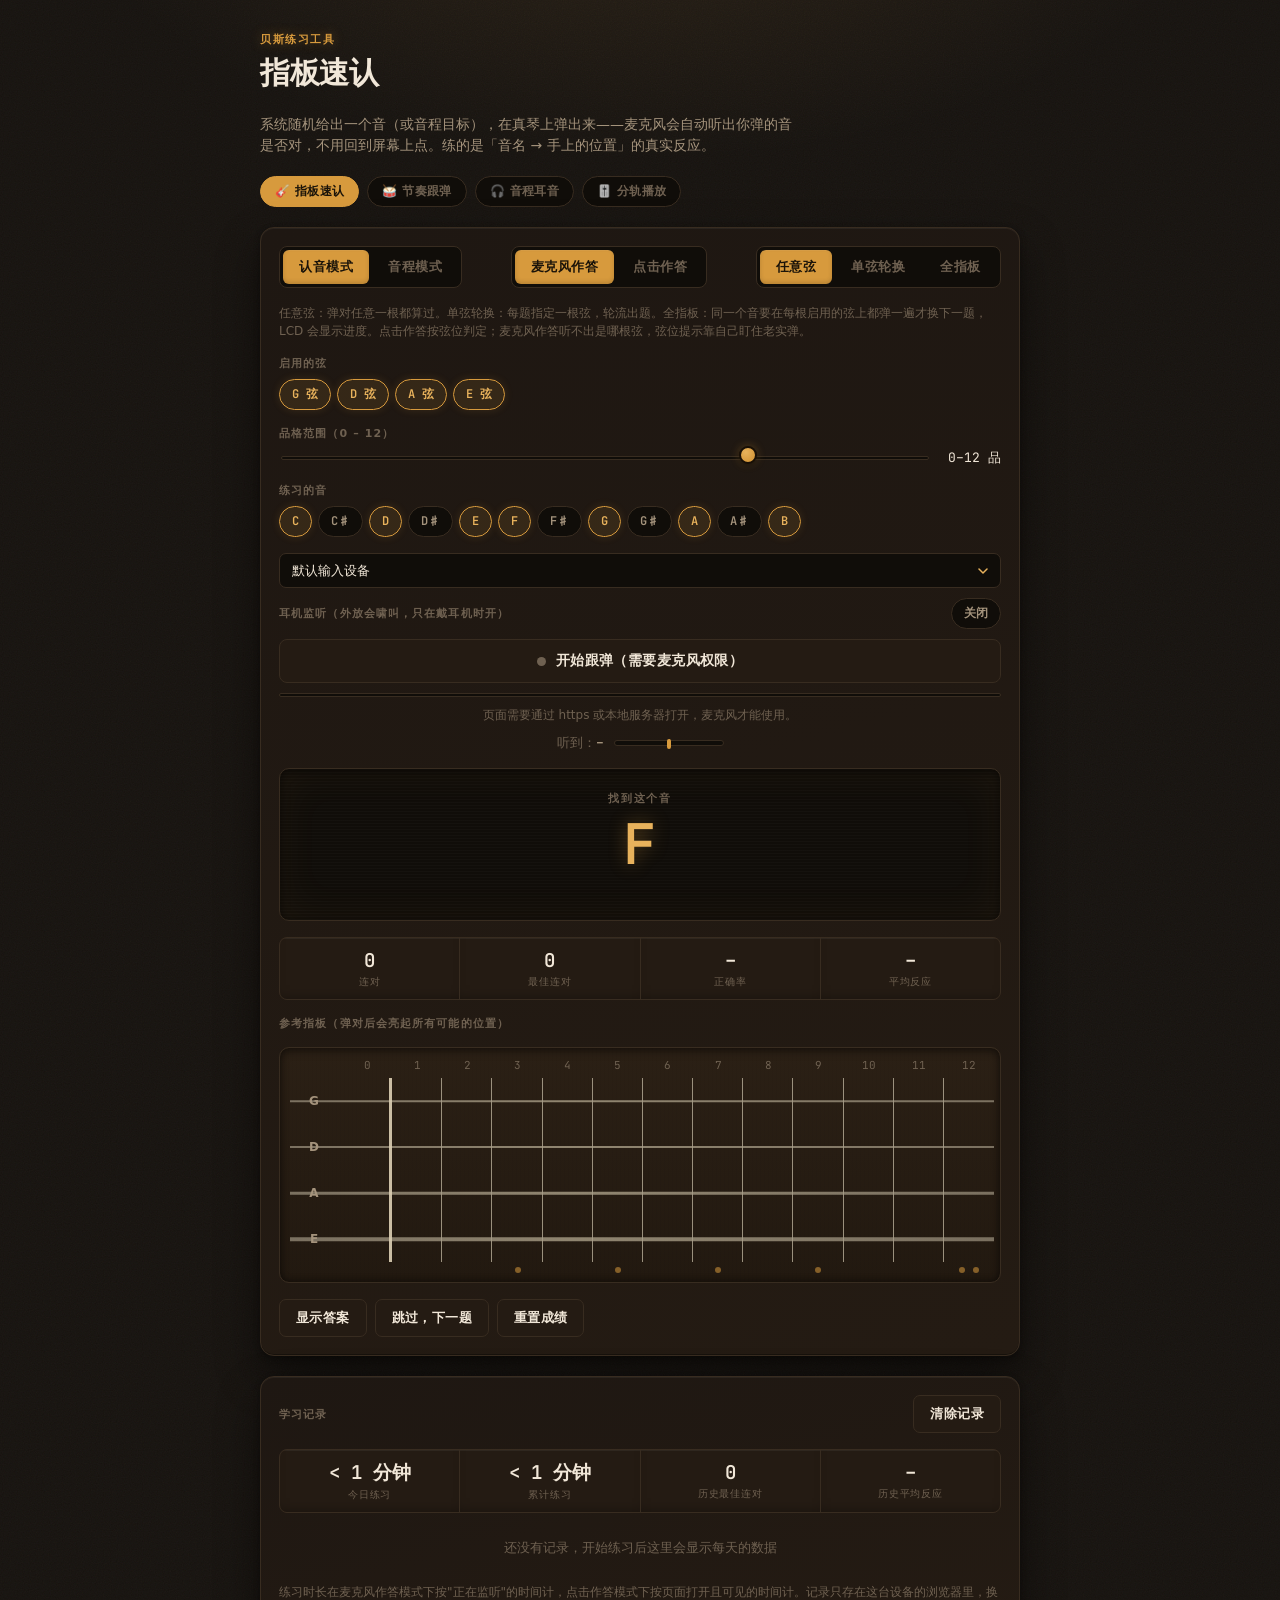
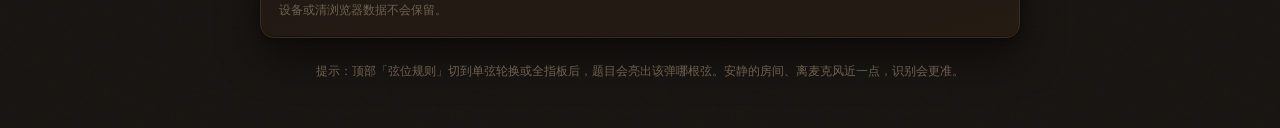
==== commit f5e5db9b: "Fix headphone monitoring playing in one ear only A 2-input audio interface with the bass plugged int" ====
--- a/index.html
+++ b/index.html
@@ -916,6 +916,16 @@
 
     monitorGain = audioCtx.createGain();
     monitorGain.gain.value = state.monitoring ? 0.8 : 0;
+    // Interfaces with two combo inputs often report a 2-channel stream even
+    // when only input 1 is plugged in, leaving channel 2 silent -- played
+    // straight through, that's audible in one ear only. Forcing a downmix
+    // to mono here (then letting it upmix back to stereo at the
+    // destination, which duplicates a mono signal to both channels by
+    // spec) puts the same signal in both ears regardless of which physical
+    // input the bass is actually plugged into.
+    monitorGain.channelCount = 1;
+    monitorGain.channelCountMode = 'explicit';
+    monitorGain.channelInterpretation = 'speakers';
     source.connect(monitorGain);
     monitorGain.connect(audioCtx.destination);
 
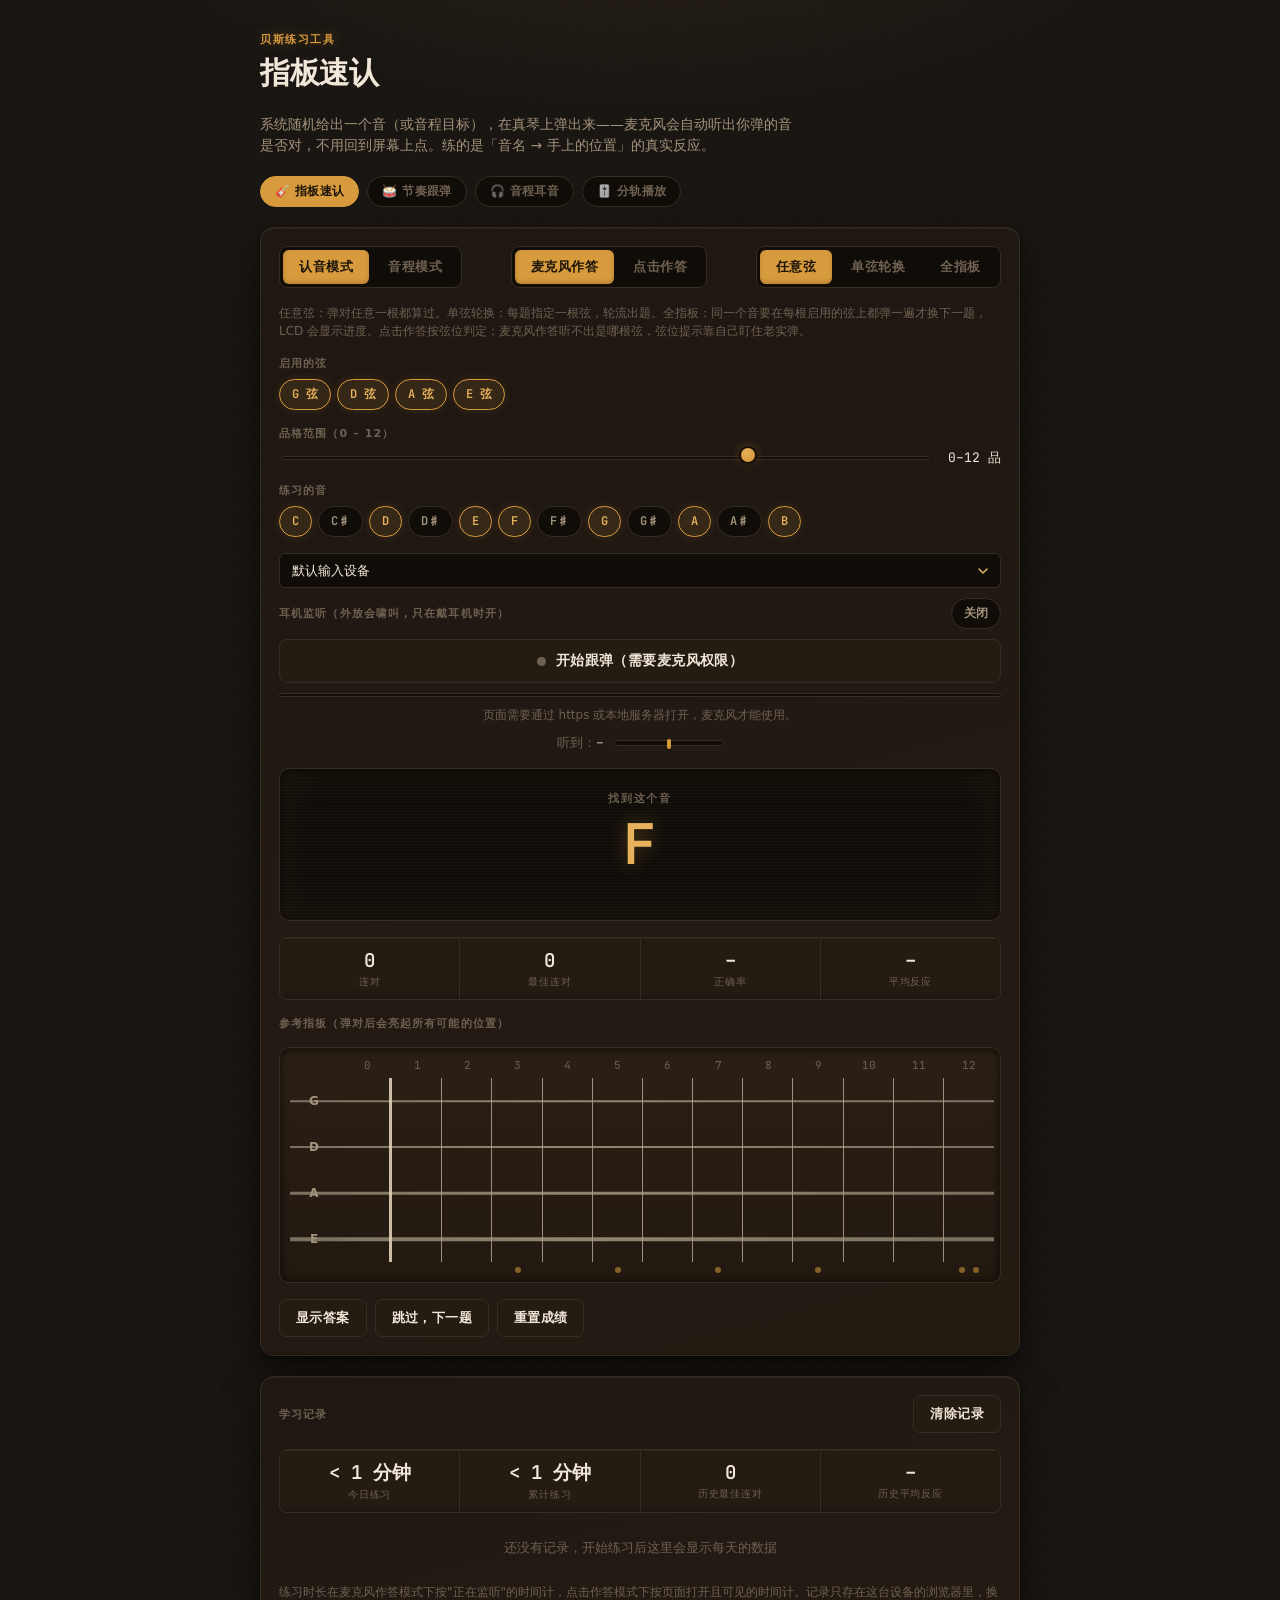
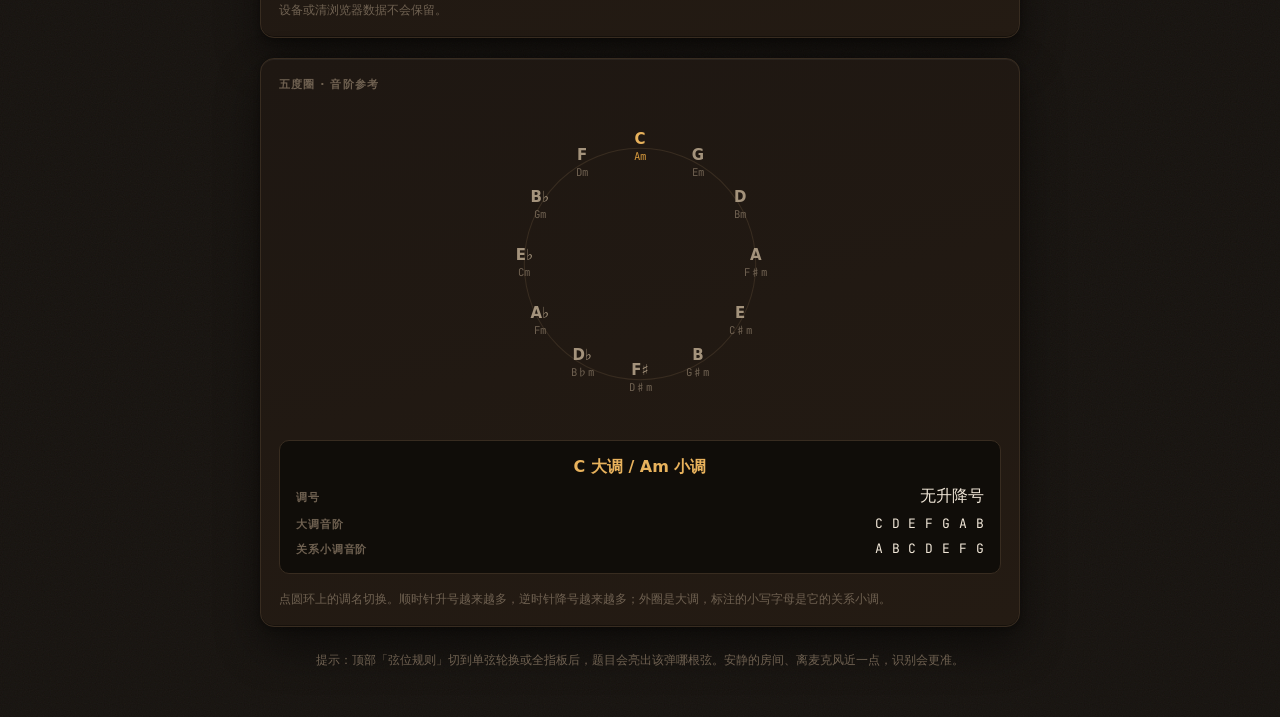
==== commit b35d83d0: "Add a circle-of-fifths / scale reference section New panel with a clickable circle-of-fifths diagram" ====
--- a/index.html
+++ b/index.html
@@ -9,6 +9,31 @@
 <link href="https://fonts.googleapis.com/css2?family=JetBrains+Mono:wght@500;600;700&display=swap" rel="stylesheet">
 <link rel="stylesheet" href="theme.css">
 <style>
+  /* ---- circle of fifths ---- */
+  .circle-wrap { display: flex; justify-content: center; padding: 6px 0 10px; }
+  #fifths-circle { width: 100%; max-width: 300px; height: auto; overflow: visible; }
+  .fifths-ring { fill: none; stroke: var(--line); stroke-width: 1; }
+  .fifths-key { cursor: pointer; }
+  .fifths-key .major-label { font-family: var(--font-display); font-weight: 700; font-size: 14px; fill: var(--text-muted); transition: fill 0.15s; }
+  .fifths-key .minor-label { font-family: var(--font-mono); font-size: 10px; fill: var(--text-dim); transition: fill 0.15s; }
+  .fifths-key:hover .major-label { fill: var(--text); }
+  .fifths-key.selected .major-label { fill: var(--accent-strong); }
+  .fifths-key.selected .minor-label { fill: var(--accent); }
+
+  .key-details {
+    display: flex;
+    flex-direction: column;
+    gap: 8px;
+    background: var(--panel-inset);
+    border: 1px solid var(--line);
+    border-radius: 10px;
+    padding: 16px;
+  }
+  .key-details-title { font-family: var(--font-display); font-weight: 700; font-size: 16px; color: var(--accent-strong); text-align: center; }
+  .key-details-row { display: flex; justify-content: space-between; align-items: baseline; gap: 10px; flex-wrap: wrap; }
+  .key-details-label { font-family: var(--font-display); font-size: 11px; font-weight: 700; letter-spacing: 0.08em; text-transform: uppercase; color: var(--text-dim); }
+  .mono-notes { font-family: var(--font-mono); font-size: 13px; color: var(--text); letter-spacing: 0.03em; text-align: right; }
+
   .live-pitch {
     display: flex;
     align-items: center;
@@ -261,6 +286,20 @@
     </div>
     <div class="history-list" id="history-list"></div>
     <p class="settings-hint">练习时长在麦克风作答模式下按"正在监听"的时间计，点击作答模式下按页面打开且可见的时间计。记录只存在这台设备的浏览器里，换设备或清浏览器数据不会保留。</p>
+  </div>
+
+  <div class="panel">
+    <div class="settings-label">五度圈 · 音阶参考</div>
+    <div class="circle-wrap">
+      <svg id="fifths-circle" viewBox="0 0 280 280" role="img" aria-label="五度圈"></svg>
+    </div>
+    <div class="key-details">
+      <div class="key-details-title" id="key-title">C 大调 / Am 小调</div>
+      <div class="key-details-row"><span class="key-details-label">调号</span><span id="key-signature">无升降号</span></div>
+      <div class="key-details-row"><span class="key-details-label">大调音阶</span><span id="major-scale-notes" class="mono-notes"></span></div>
+      <div class="key-details-row"><span class="key-details-label">关系小调音阶</span><span id="minor-scale-notes" class="mono-notes"></span></div>
+    </div>
+    <p class="settings-hint">点圆环上的调名切换。顺时针升号越来越多，逆时针降号越来越多；外圈是大调，标注的小写字母是它的关系小调。</p>
   </div>
 
   <footer>提示：顶部「弦位规则」切到单弦轮换或全指板后，题目会亮出该弹哪根弦。安静的房间、离麦克风近一点，识别会更准。</footer>
@@ -328,7 +367,8 @@
    'modeNote','modeInterval','inputMic','inputClick','stringToggles','fretRange','fretRangeLabel','fretRangeValue',
    'noteToggles','intervalSettings','intervalToggles','btnReveal','btnSkip','btnReset','micControl','micToggle',
    'micToggleLabel','micStatus','levelFill','livePitch','liveNote','centsMarker','fretboardHeading',
-   'lcdStringTag','stringRuleSwitch','btnClearHistory','historyToday','historyTotal','historyBestStreak','historyAvgReaction','historyList','deviceSelect','monitorToggle']
+   'lcdStringTag','stringRuleSwitch','btnClearHistory','historyToday','historyTotal','historyBestStreak','historyAvgReaction','historyList','deviceSelect','monitorToggle',
+   'fifthsCircle','keyTitle','keySignature','majorScaleNotes','minorScaleNotes']
    .forEach(key => { el[key] = document.getElementById(key.replace(/([A-Z])/g, m => '-' + m.toLowerCase())); });
 
   // ---------- practice history (persisted in localStorage) ----------
@@ -1024,6 +1064,118 @@
   el.btnSkip.addEventListener('click', generateChallenge);
   el.btnReset.addEventListener('click', resetStats);
 
+  // ---------- circle of fifths / scale reference ----------
+  const LETTER_ORDER = ['C', 'D', 'E', 'F', 'G', 'A', 'B'];
+  const LETTER_PITCH = { C: 0, D: 2, E: 4, F: 5, G: 7, A: 9, B: 11 };
+  const MAJOR_OFFSETS = [0, 2, 4, 5, 7, 9, 11];
+  const FIFTHS = [
+    { major: 'C', minor: 'A' },
+    { major: 'G', minor: 'E' },
+    { major: 'D', minor: 'B' },
+    { major: 'A', minor: 'F♯' },
+    { major: 'E', minor: 'C♯' },
+    { major: 'B', minor: 'G♯' },
+    { major: 'F♯', minor: 'D♯' },
+    { major: 'D♭', minor: 'B♭' },
+    { major: 'A♭', minor: 'F' },
+    { major: 'E♭', minor: 'C' },
+    { major: 'B♭', minor: 'G' },
+    { major: 'F', minor: 'D' },
+  ];
+
+  function noteNameToPitchClass(name) {
+    let pc = LETTER_PITCH[name[0]];
+    for (let i = 1; i < name.length; i++) {
+      if (name[i] === '♯') pc++;
+      else if (name[i] === '♭') pc--;
+    }
+    return ((pc % 12) + 12) % 12;
+  }
+
+  function accidentalStr(n) {
+    if (n === 0) return '';
+    return n > 0 ? '♯'.repeat(n) : '♭'.repeat(-n);
+  }
+
+  // Spells the major scale properly (each of the 7 letters exactly once,
+  // correctly sharped/flatted) rather than just naming pitch classes, which
+  // would produce wrong-looking results like repeating a letter or skipping
+  // one.
+  function majorScaleSpelled(rootName) {
+    const rootPc = noteNameToPitchClass(rootName);
+    const startIdx = LETTER_ORDER.indexOf(rootName[0]);
+    return MAJOR_OFFSETS.map((offset, i) => {
+      const letter = LETTER_ORDER[(startIdx + i) % 7];
+      const naturalPc = LETTER_PITCH[letter];
+      const targetPc = (rootPc + offset) % 12;
+      let diff = targetPc - naturalPc;
+      if (diff > 6) diff -= 12;
+      if (diff < -6) diff += 12;
+      return letter + accidentalStr(diff);
+    });
+  }
+
+  function buildFifthsCircle() {
+    const svg = el.fifthsCircle;
+    const ns = 'http://www.w3.org/2000/svg';
+    const cx = 140, cy = 140, r = 108;
+
+    const ring = document.createElementNS(ns, 'circle');
+    ring.setAttribute('class', 'fifths-ring');
+    ring.setAttribute('cx', cx); ring.setAttribute('cy', cy); ring.setAttribute('r', r);
+    svg.appendChild(ring);
+
+    FIFTHS.forEach((k, i) => {
+      const angleDeg = -90 + i * 30;
+      const rad = angleDeg * Math.PI / 180;
+      const x = cx + r * Math.cos(rad);
+      const y = cy + r * Math.sin(rad);
+
+      const g = document.createElementNS(ns, 'g');
+      g.setAttribute('class', 'fifths-key');
+      g.setAttribute('transform', `translate(${x},${y})`);
+      g.dataset.index = i;
+
+      const majorText = document.createElementNS(ns, 'text');
+      majorText.setAttribute('class', 'major-label');
+      majorText.setAttribute('text-anchor', 'middle');
+      majorText.setAttribute('y', '-4');
+      majorText.textContent = k.major;
+      g.appendChild(majorText);
+
+      const minorText = document.createElementNS(ns, 'text');
+      minorText.setAttribute('class', 'minor-label');
+      minorText.setAttribute('text-anchor', 'middle');
+      minorText.setAttribute('y', '11');
+      minorText.textContent = k.minor + 'm';
+      g.appendChild(minorText);
+
+      g.addEventListener('click', () => selectKey(i));
+      svg.appendChild(g);
+    });
+  }
+
+  function selectKey(i) {
+    el.fifthsCircle.querySelectorAll('.fifths-key').forEach(g => {
+      g.classList.toggle('selected', Number(g.dataset.index) === i);
+    });
+    const k = FIFTHS[i];
+    const majorNotes = majorScaleSpelled(k.major);
+    const minorNotes = majorNotes.slice(5).concat(majorNotes.slice(0, 5));
+    const sharped = majorNotes.filter(n => n.includes('♯'));
+    const flatted = majorNotes.filter(n => n.includes('♭'));
+
+    let sigText;
+    if (sharped.length) sigText = `${sharped.length} 个升号：` + sharped.join(' ');
+    else if (flatted.length) sigText = `${flatted.length} 个降号：` + flatted.join(' ');
+    else sigText = '无升降号';
+
+    el.keyTitle.textContent = `${k.major} 大调 / ${k.minor}m 小调`;
+    el.keySignature.textContent = sigText;
+    el.majorScaleNotes.textContent = majorNotes.join(' ');
+    el.minorScaleNotes.textContent = minorNotes.join(' ');
+  }
+
   // ---------- init ----------
   buildStringToggles();
   buildNoteToggles();
@@ -1034,6 +1186,8 @@
   updateStats();
   renderHistoryList();
   refreshDeviceList();
+  buildFifthsCircle();
+  selectKey(0);
   generateChallenge();
 })();
 </script>
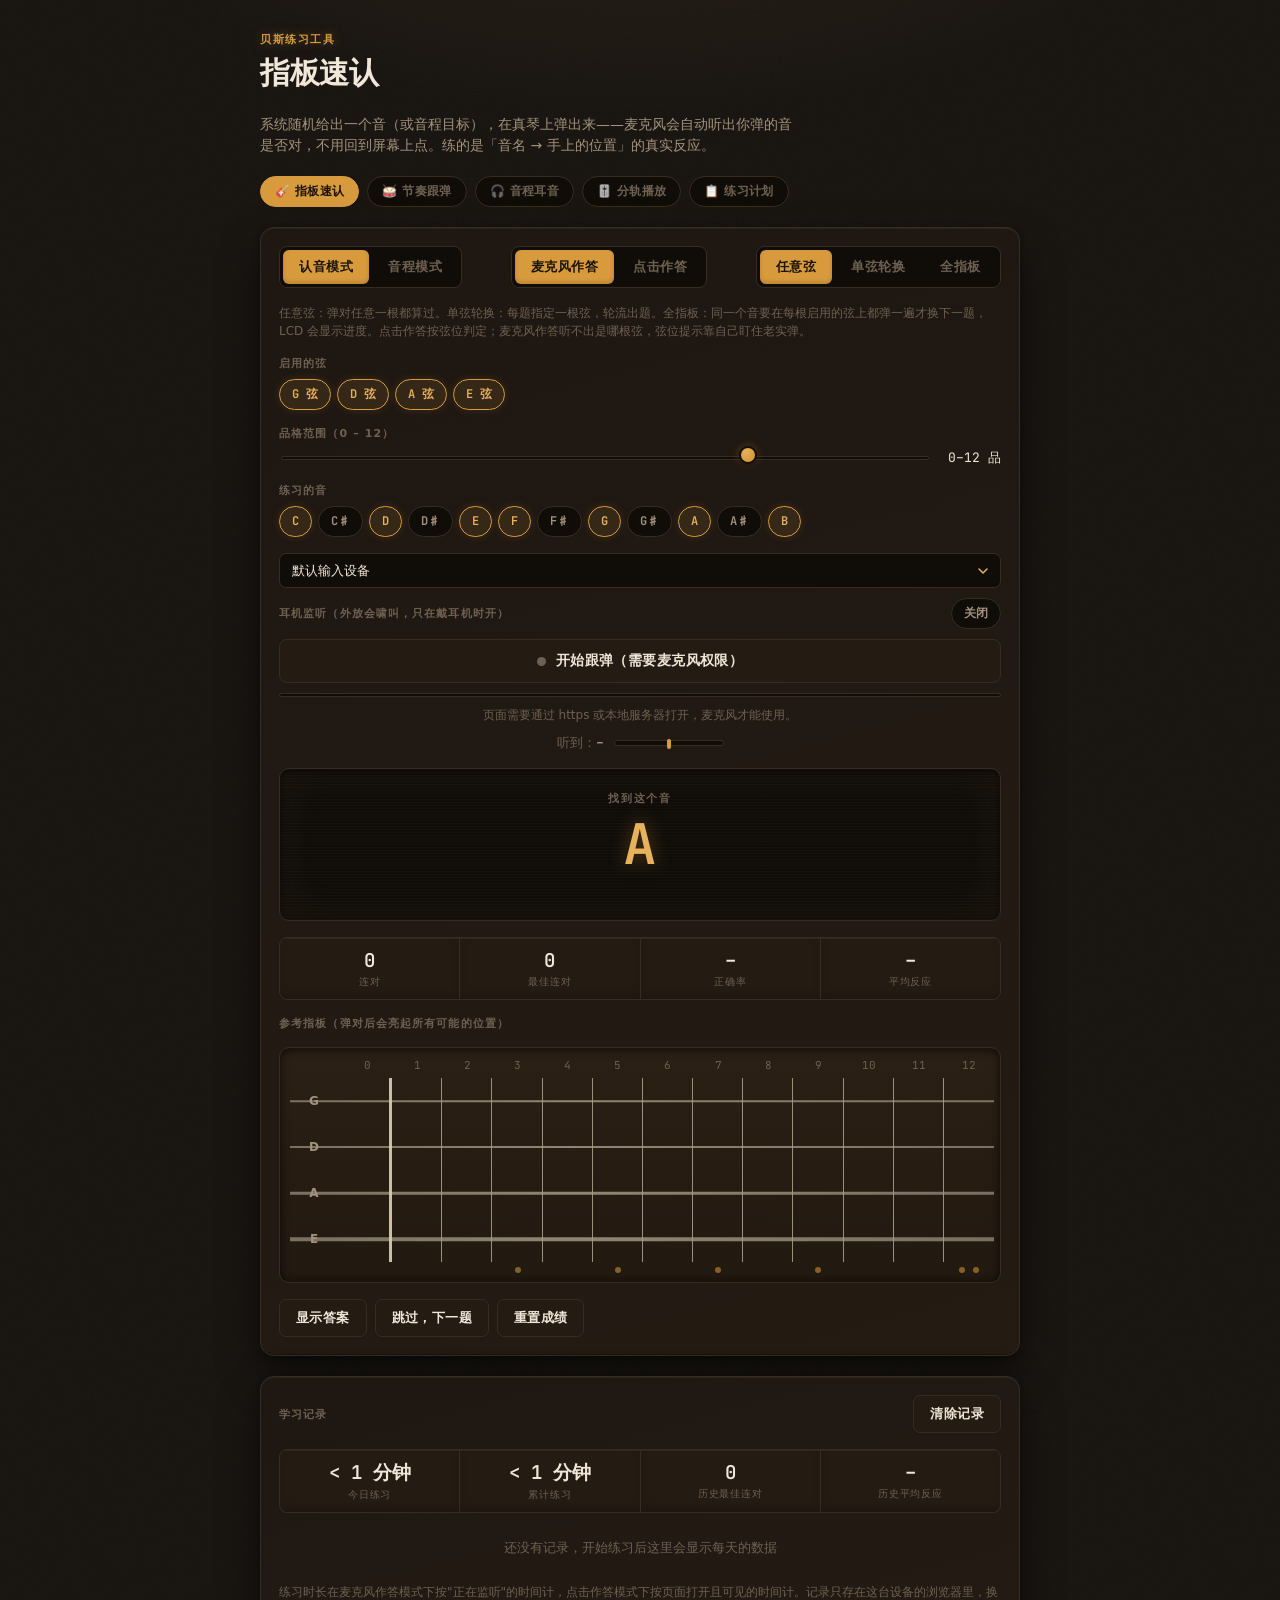
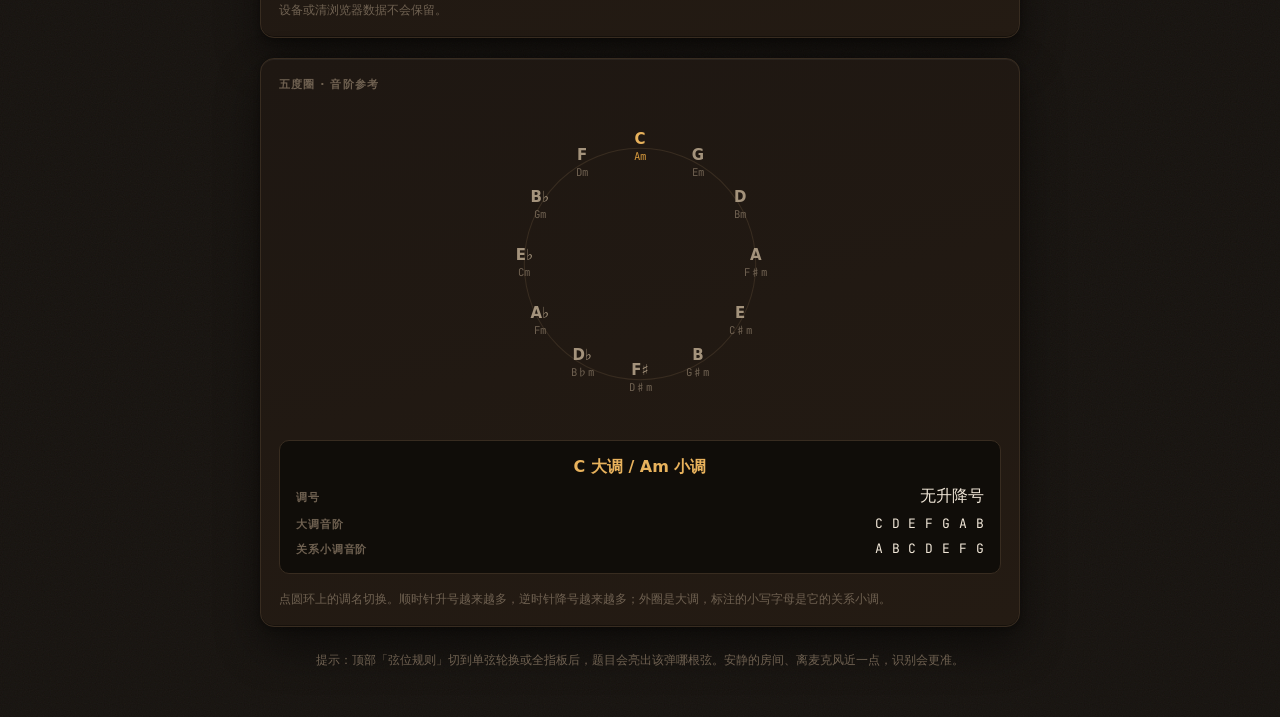
==== commit 7ea6f142: "Add a daily practice-plan checklist (5th platform tool) New practice-plan.html: a lightweight habit " ====
--- a/index.html
+++ b/index.html
@@ -188,6 +188,7 @@
       <a href="rhythm.html">🥁 节奏跟弹</a>
       <a href="ear-training.html">🎧 音程耳音</a>
       <a href="stem-mixer.html">🎚️ 分轨播放</a>
+      <a href="practice-plan.html">📋 练习计划</a>
     </nav>
   </header>
 
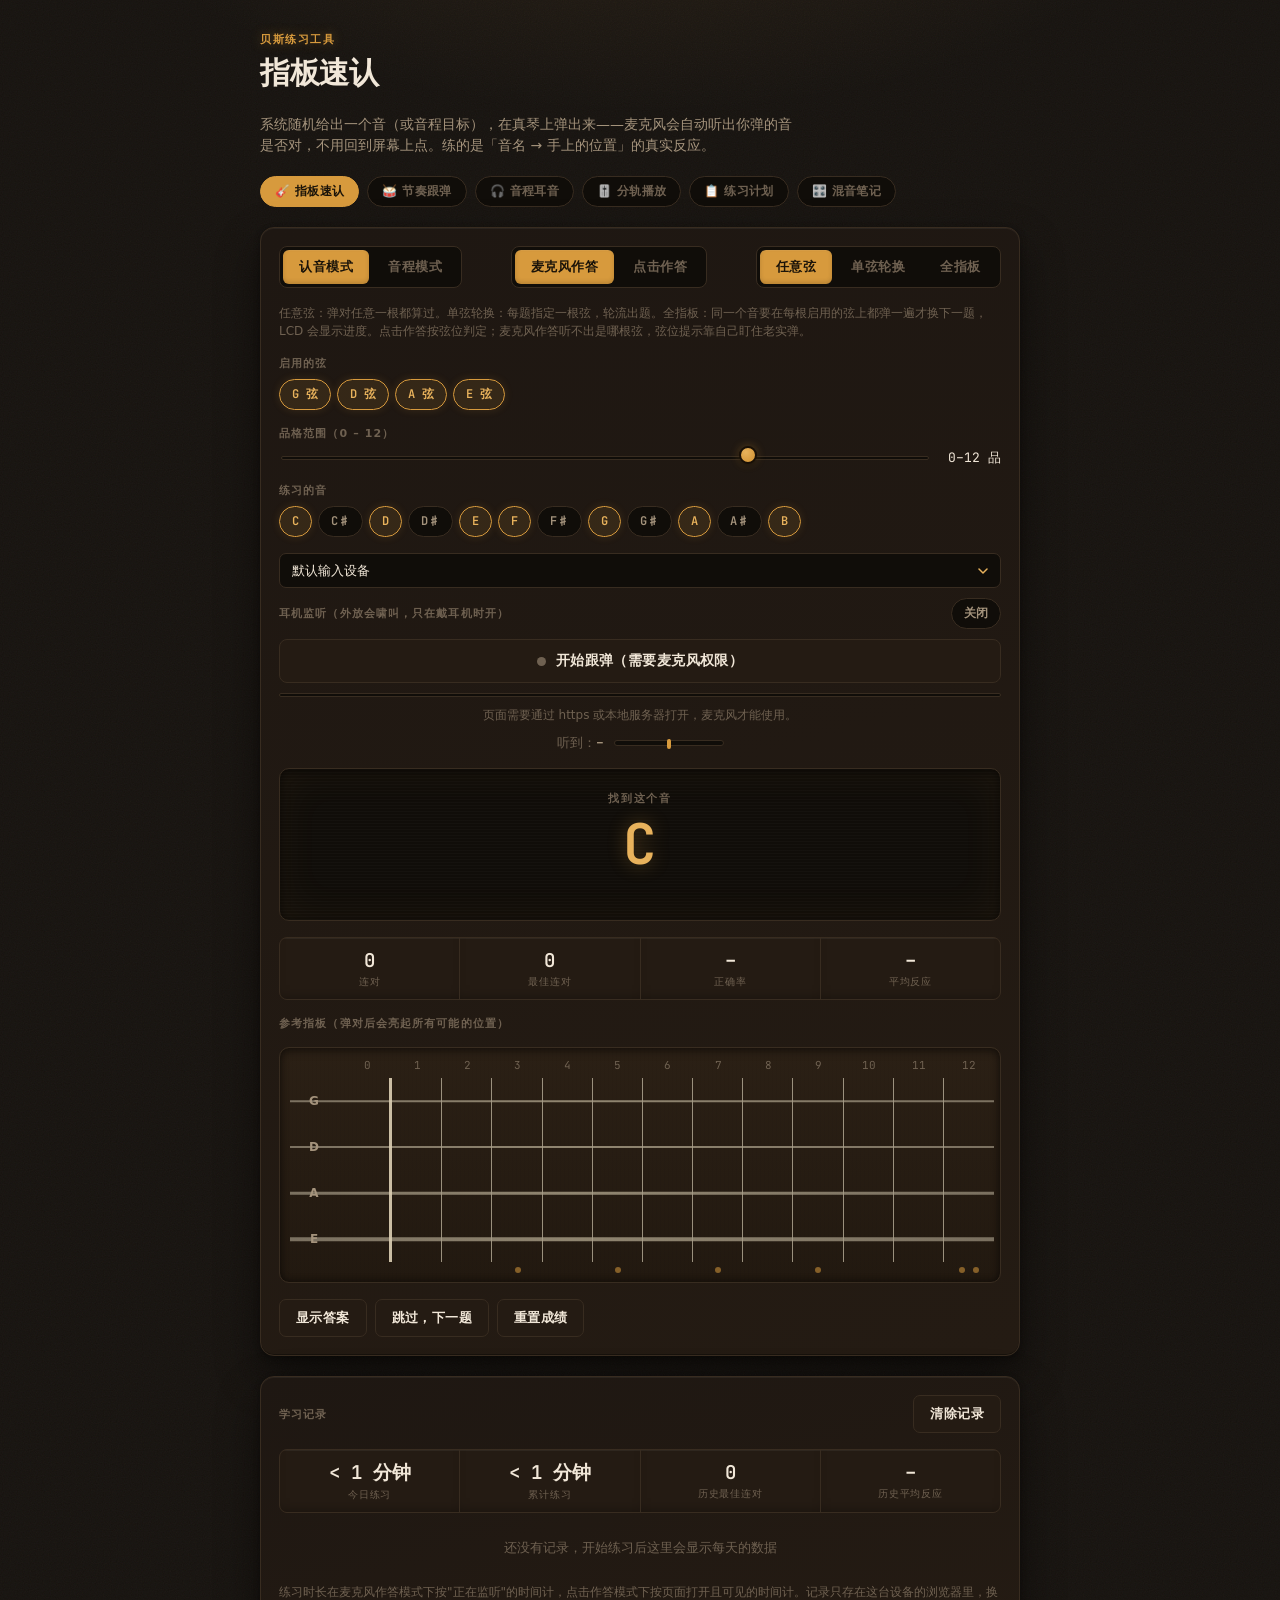
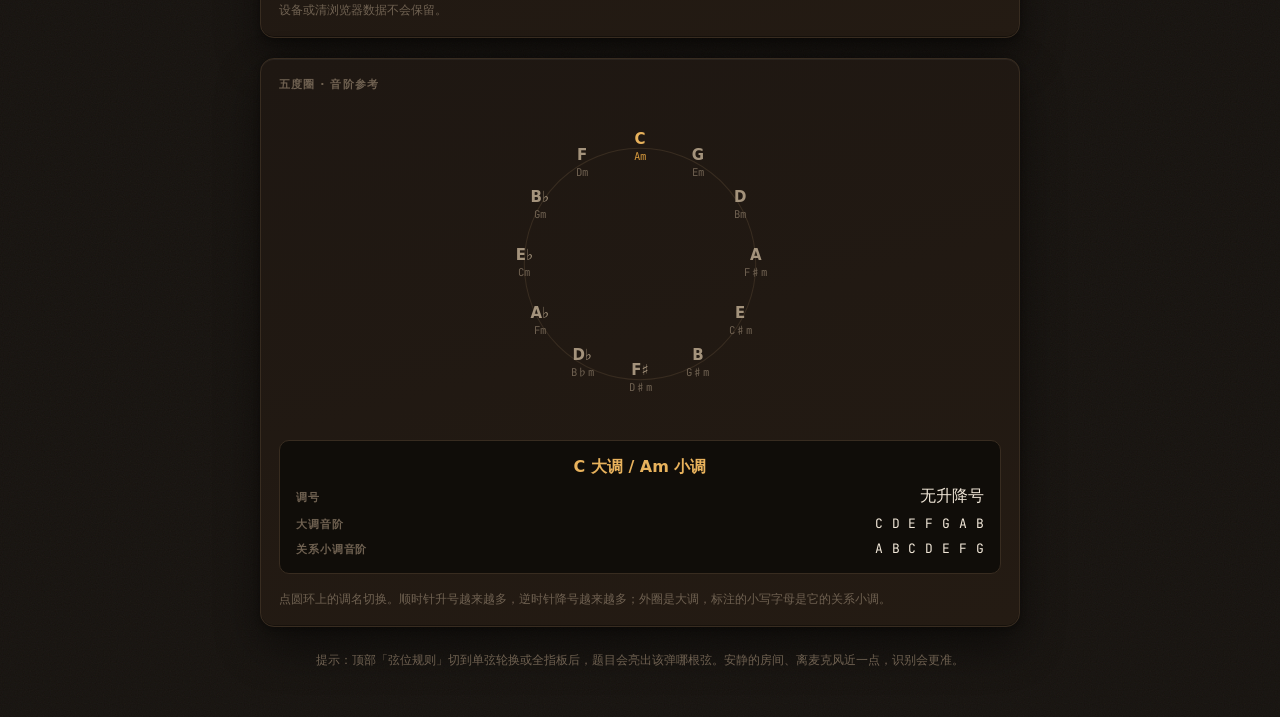
==== commit cd1355ab: "Add a mixing/tone reference page (6th platform tool) New mixing-notes.html: static reference notes f" ====
--- a/index.html
+++ b/index.html
@@ -189,6 +189,7 @@
       <a href="ear-training.html">🎧 音程耳音</a>
       <a href="stem-mixer.html">🎚️ 分轨播放</a>
       <a href="practice-plan.html">📋 练习计划</a>
+      <a href="mixing-notes.html">🎛️ 混音笔记</a>
     </nav>
   </header>
 
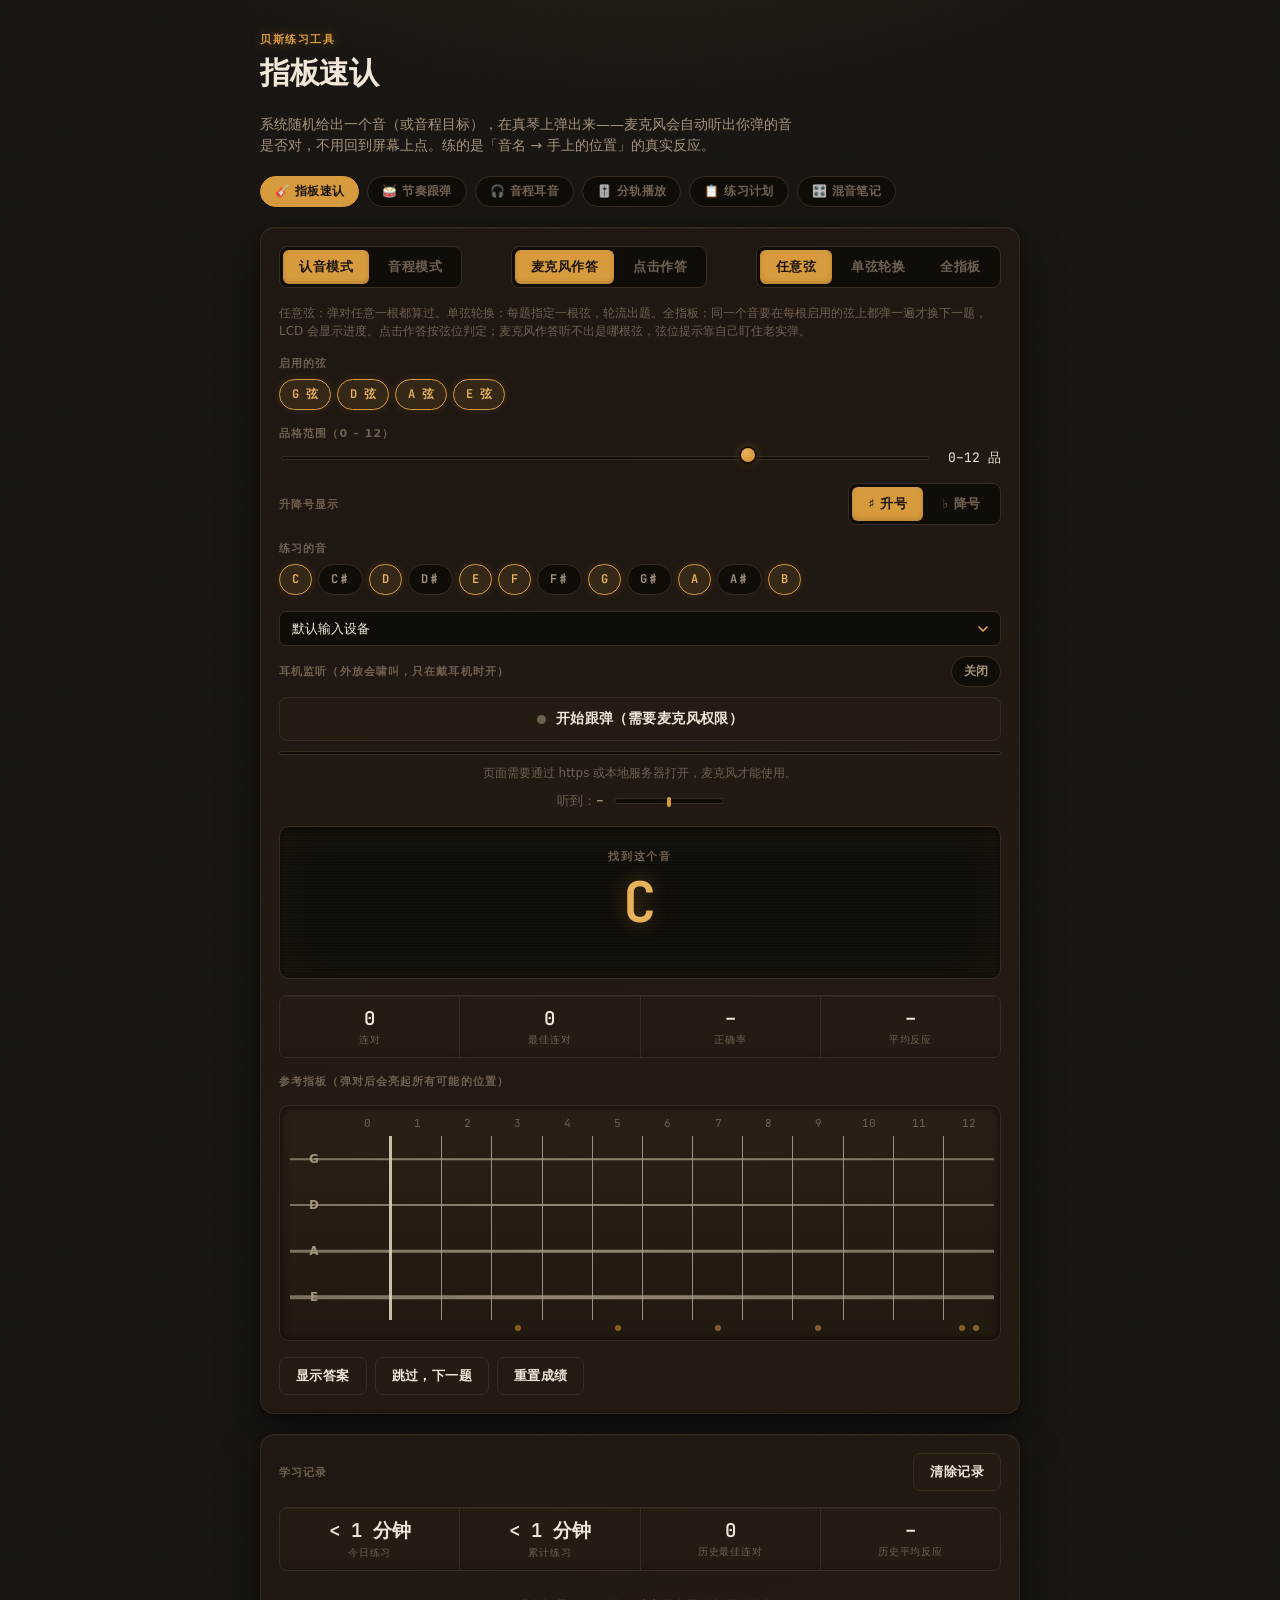
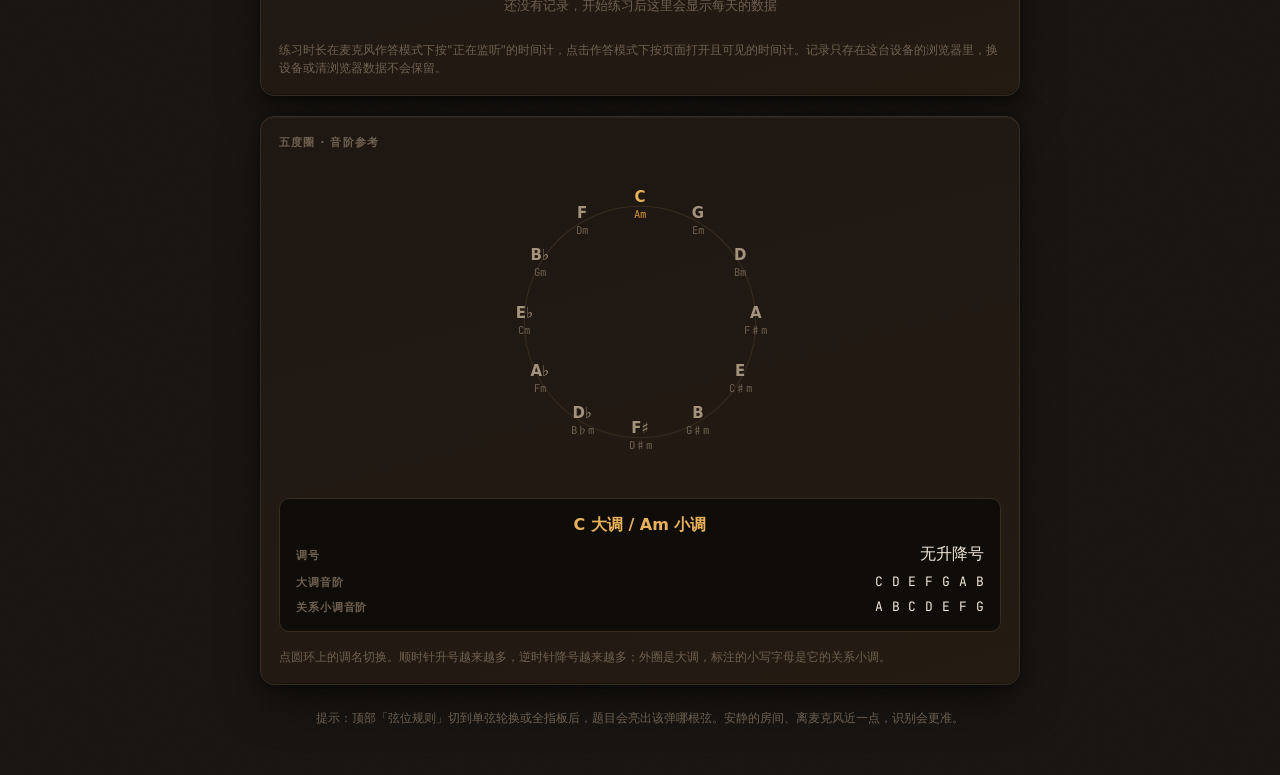
==== commit d44f6323: "Fretboard trainer: add a sharp/flat display toggle for note names Note names were always spelled wit" ====
--- a/index.html
+++ b/index.html
@@ -224,6 +224,14 @@
       </div>
     </div>
 
+    <div class="row-switches">
+      <span class="settings-label">升降号显示</span>
+      <div class="mode-switch" role="tablist" aria-label="升降号显示" id="accidental-switch">
+        <button class="accidental-btn active" data-style="sharp" role="tab" aria-selected="true">♯ 升号</button>
+        <button class="accidental-btn" data-style="flat" role="tab" aria-selected="false">♭ 降号</button>
+      </div>
+    </div>
+
     <div class="settings-row">
       <div class="settings-label">练习的音</div>
       <div class="pill-group" id="note-toggles"></div>
@@ -309,7 +317,9 @@
 
 <script>
 (function () {
-  const NOTE_NAMES = ['C', 'C♯', 'D', 'D♯', 'E', 'F', 'F♯', 'G', 'G♯', 'A', 'A♯', 'B'];
+  const NOTE_NAMES_SHARP = ['C', 'C♯', 'D', 'D♯', 'E', 'F', 'F♯', 'G', 'G♯', 'A', 'A♯', 'B'];
+  const NOTE_NAMES_FLAT = ['C', 'D♭', 'D', 'E♭', 'E', 'F', 'G♭', 'G', 'A♭', 'A', 'B♭', 'B'];
+  function noteNames() { return state.accidentalStyle === 'flat' ? NOTE_NAMES_FLAT : NOTE_NAMES_SHARP; }
   const NATURAL_INDICES = [0, 2, 4, 5, 7, 9, 11];
   const STRINGS = [
     { name: 'G', open: 7, thickness: 1.5 },
@@ -337,6 +347,7 @@
   const state = {
     mode: 'note',
     inputMode: 'mic',
+    accidentalStyle: 'sharp',
     maxFret: 12,
     stringsEnabled: [true, true, true, true],
     notesEnabled: [...Array(12).keys()].map(i => NATURAL_INDICES.includes(i)),
@@ -369,7 +380,7 @@
    'modeNote','modeInterval','inputMic','inputClick','stringToggles','fretRange','fretRangeLabel','fretRangeValue',
    'noteToggles','intervalSettings','intervalToggles','btnReveal','btnSkip','btnReset','micControl','micToggle',
    'micToggleLabel','micStatus','levelFill','livePitch','liveNote','centsMarker','fretboardHeading',
-   'lcdStringTag','stringRuleSwitch','btnClearHistory','historyToday','historyTotal','historyBestStreak','historyAvgReaction','historyList','deviceSelect','monitorToggle',
+   'lcdStringTag','stringRuleSwitch','accidentalSwitch','btnClearHistory','historyToday','historyTotal','historyBestStreak','historyAvgReaction','historyList','deviceSelect','monitorToggle',
    'fifthsCircle','keyTitle','keySignature','majorScaleNotes','minorScaleNotes']
    .forEach(key => { el[key] = document.getElementById(key.replace(/([A-Z])/g, m => '-' + m.toLowerCase())); });
 
@@ -528,7 +539,7 @@
 
   function buildNoteToggles() {
     el.noteToggles.innerHTML = '';
-    NOTE_NAMES.forEach((name, i) => {
+    noteNames().forEach((name, i) => {
       const pill = document.createElement('span');
       pill.className = 'pill' + (state.notesEnabled[i] ? ' on' : '');
       pill.textContent = name;
@@ -687,11 +698,11 @@
     if (!state.challenge) return;
     if (state.challenge.type === 'note') {
       el.lcdLabel.textContent = '找到这个音';
-      el.lcdChallenge.innerHTML = `<span class="lcd-note">${NOTE_NAMES[state.challenge.note]}</span>`;
+      el.lcdChallenge.innerHTML = `<span class="lcd-note">${noteNames()[state.challenge.note]}</span>`;
     } else {
       el.lcdLabel.textContent = '找到目标音';
       el.lcdChallenge.innerHTML =
-        `<span class="lcd-note">${NOTE_NAMES[state.challenge.root]}</span>` +
+        `<span class="lcd-note">${noteNames()[state.challenge.root]}</span>` +
         `<span class="lcd-op">的</span>` +
         `<span class="lcd-interval">${state.challenge.interval.name}</span>`;
     }
@@ -880,7 +891,7 @@
 
     state.lastSoundAt = ts;
     const info = freqToNoteInfo(freq);
-    el.liveNote.textContent = `${NOTE_NAMES[info.noteIndex]}${info.octave}`;
+    el.liveNote.textContent = `${noteNames()[info.noteIndex]}${info.octave}`;
     const pct = 50 + Math.max(-50, Math.min(50, info.cents));
     el.centsMarker.style.left = pct + '%';
     el.centsMarker.classList.toggle('in-tune', Math.abs(info.cents) <= 10);
@@ -1050,6 +1061,18 @@
       });
       refillStringBag();
       generateChallenge();
+    });
+  });
+
+  el.accidentalSwitch.querySelectorAll('.accidental-btn').forEach(btn => {
+    btn.addEventListener('click', () => {
+      state.accidentalStyle = btn.dataset.style;
+      el.accidentalSwitch.querySelectorAll('.accidental-btn').forEach(b => {
+        b.classList.toggle('active', b === btn);
+        b.setAttribute('aria-selected', b === btn ? 'true' : 'false');
+      });
+      buildNoteToggles();
+      renderChallenge();
     });
   });
 
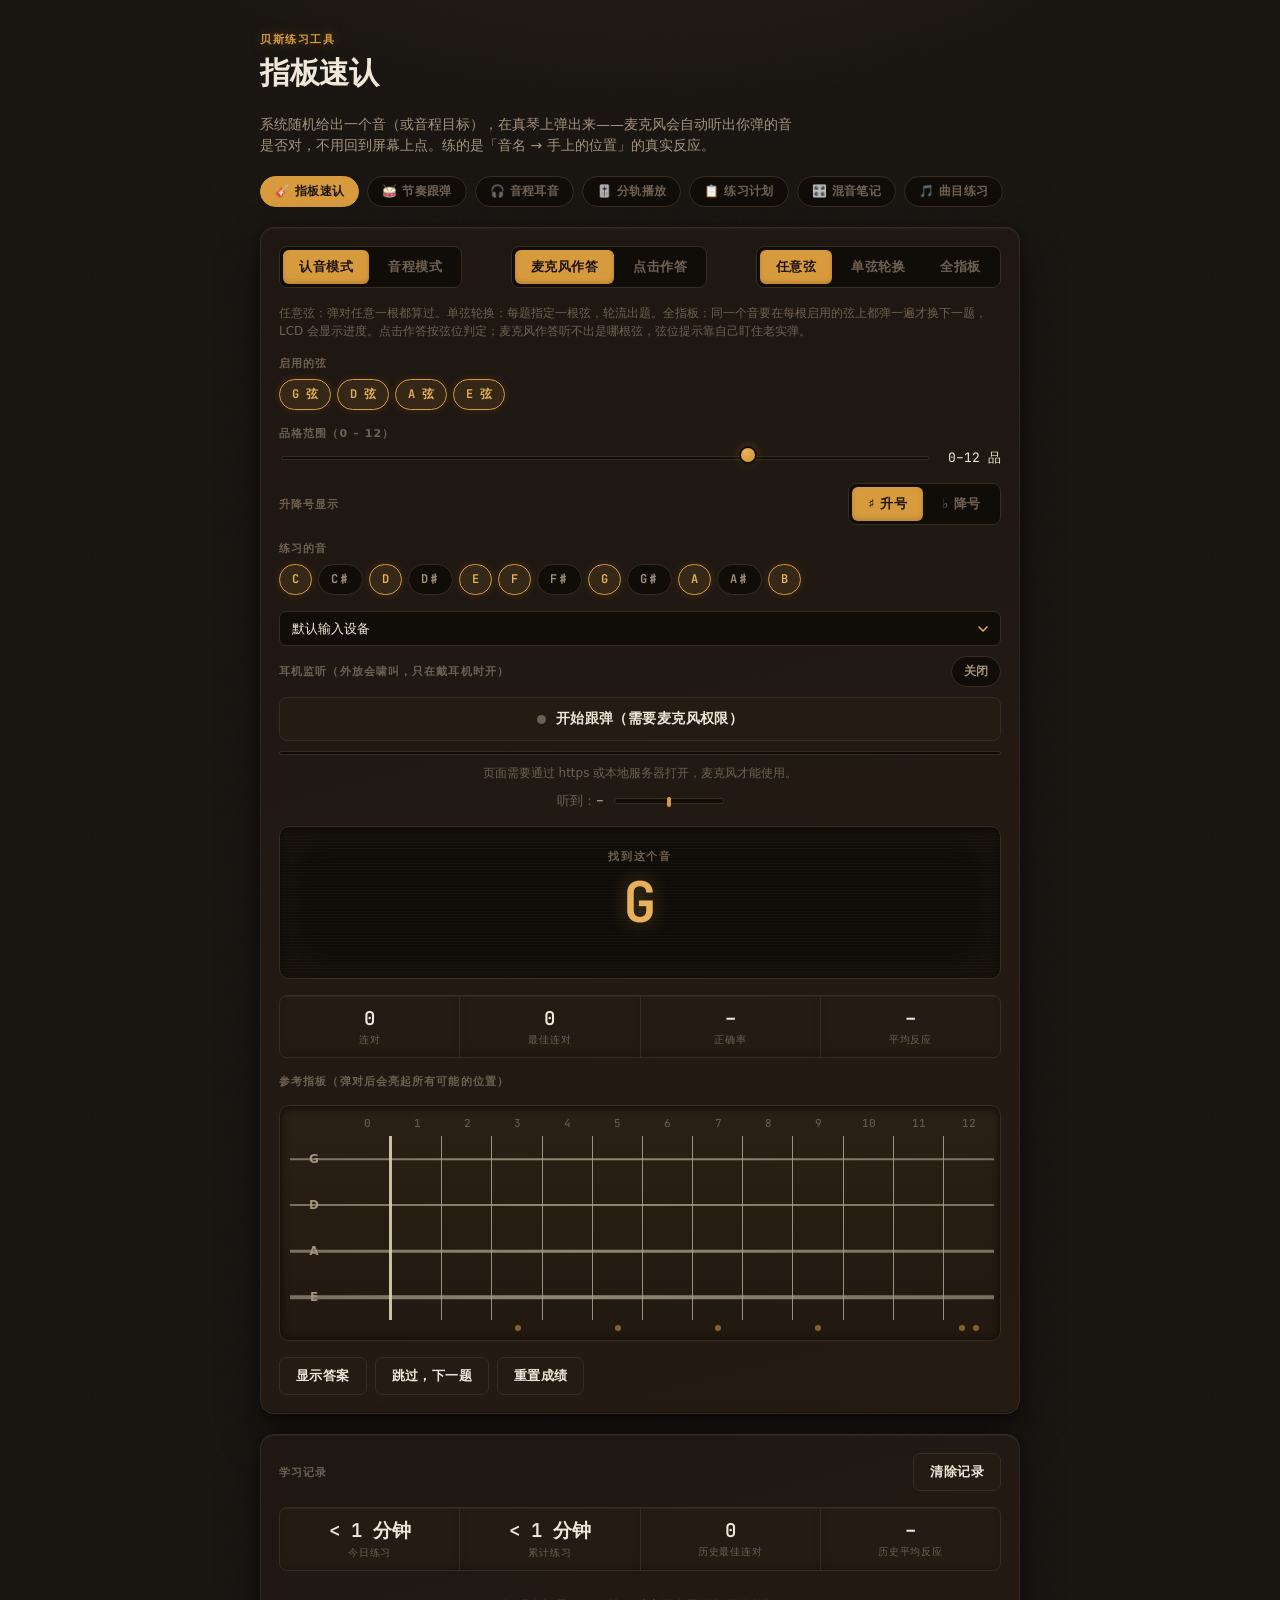
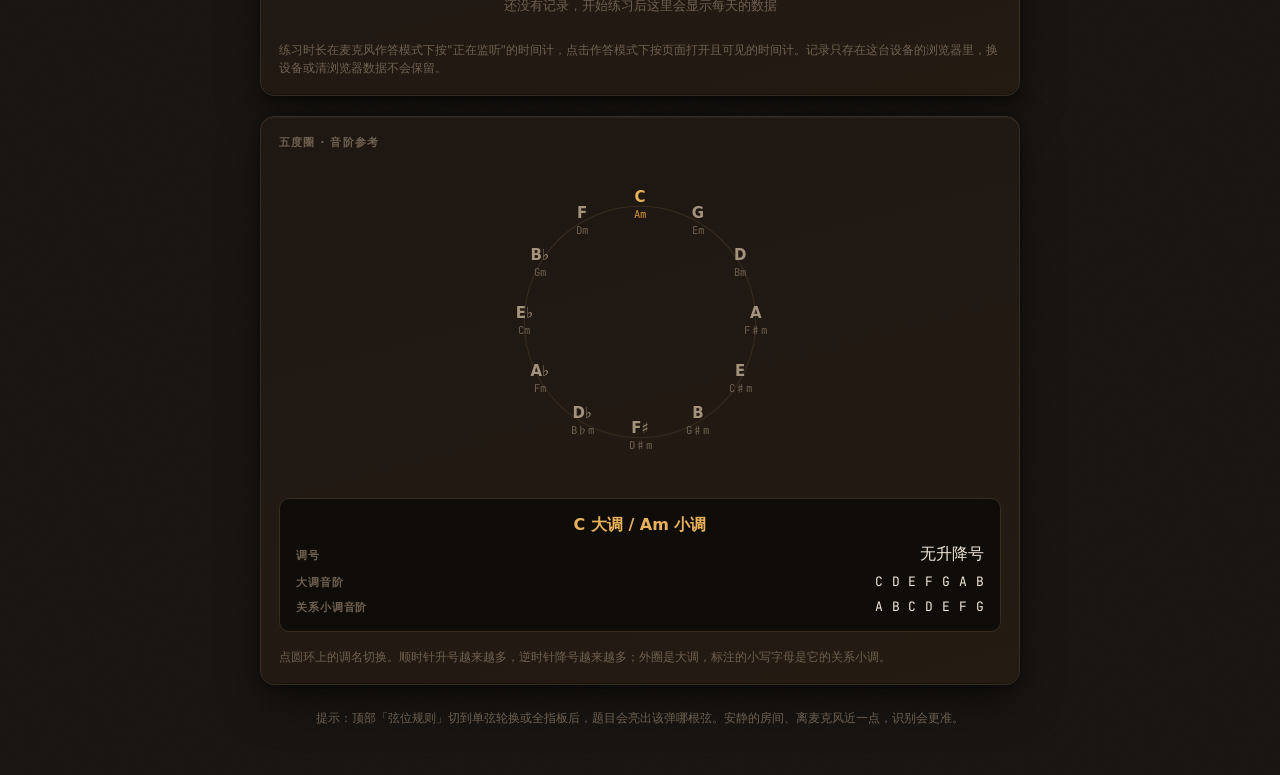
==== commit b87c5a2e: "Add a song practice page (7th platform tool) for fretboard familiarity Tracks a 4-stage practice met" ====
--- a/index.html
+++ b/index.html
@@ -190,6 +190,7 @@
       <a href="stem-mixer.html">🎚️ 分轨播放</a>
       <a href="practice-plan.html">📋 练习计划</a>
       <a href="mixing-notes.html">🎛️ 混音笔记</a>
+      <a href="songs.html">🎵 曲目练习</a>
     </nav>
   </header>
 
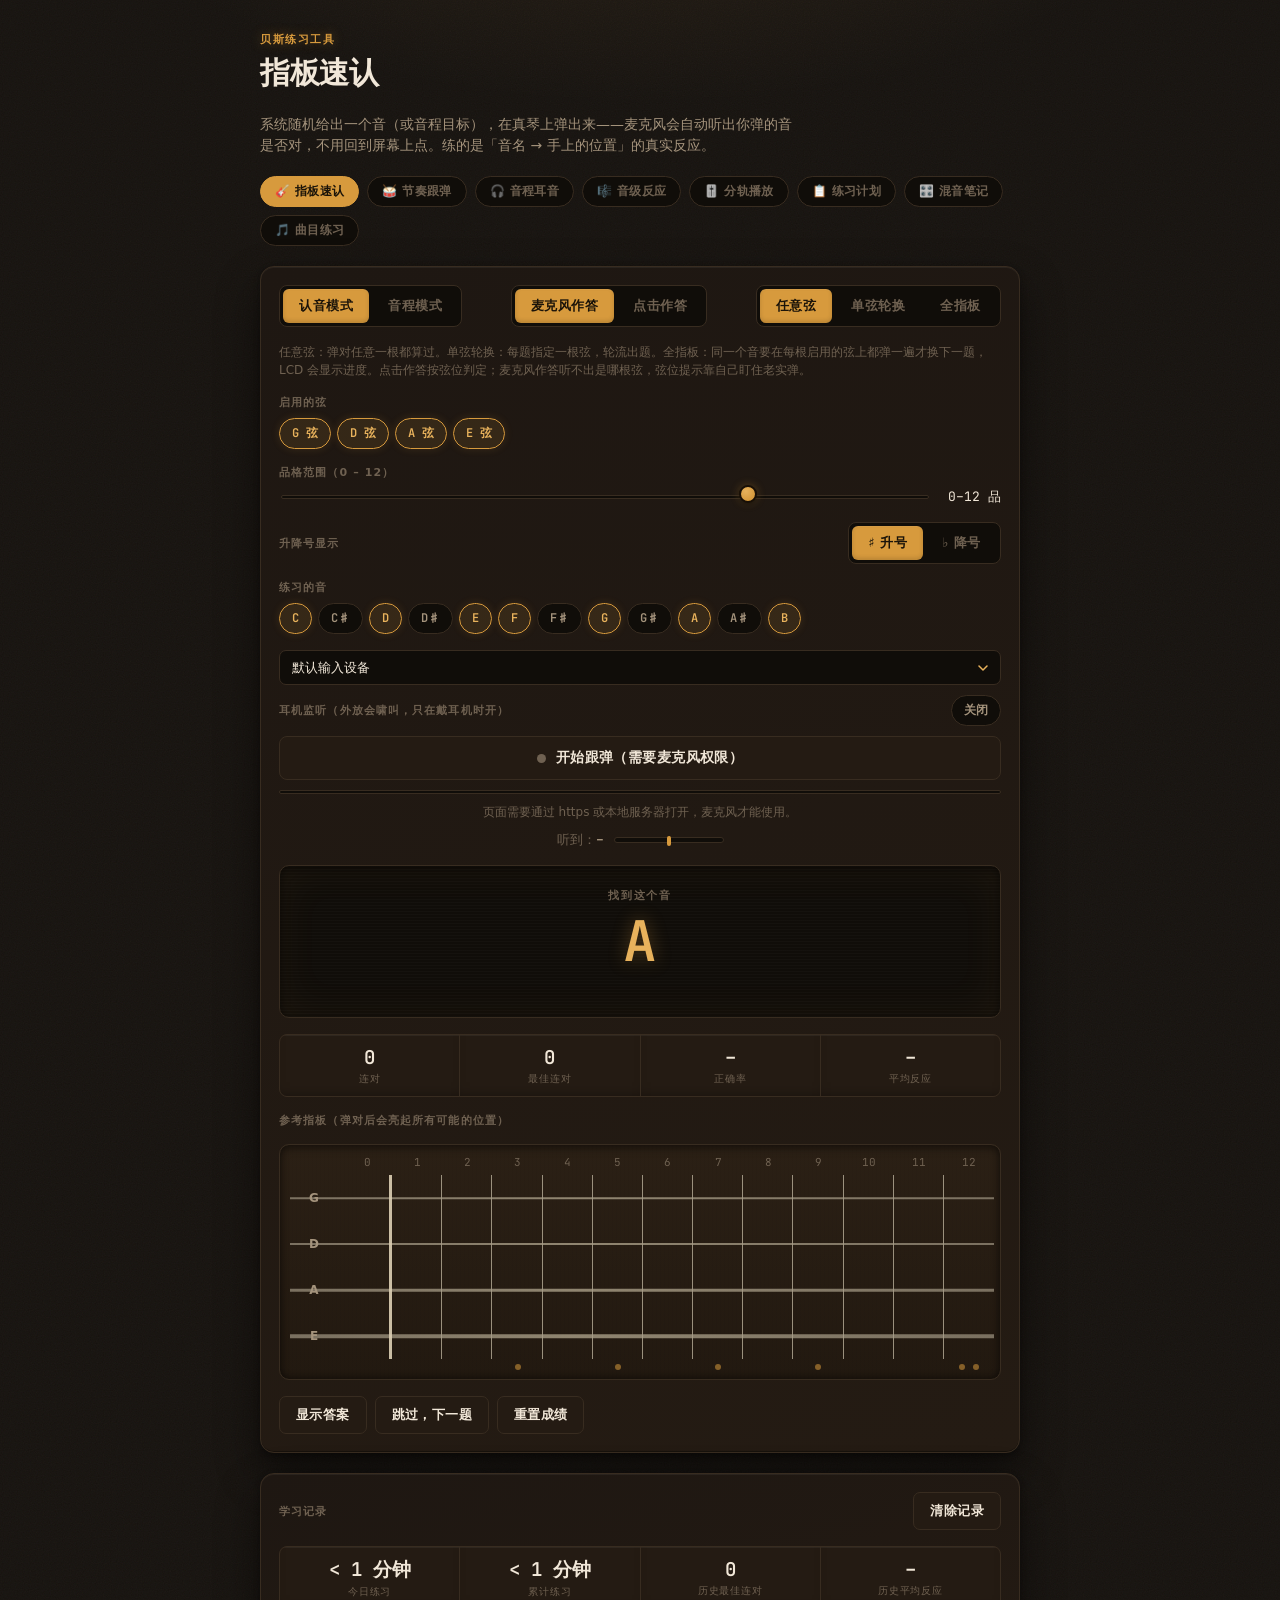
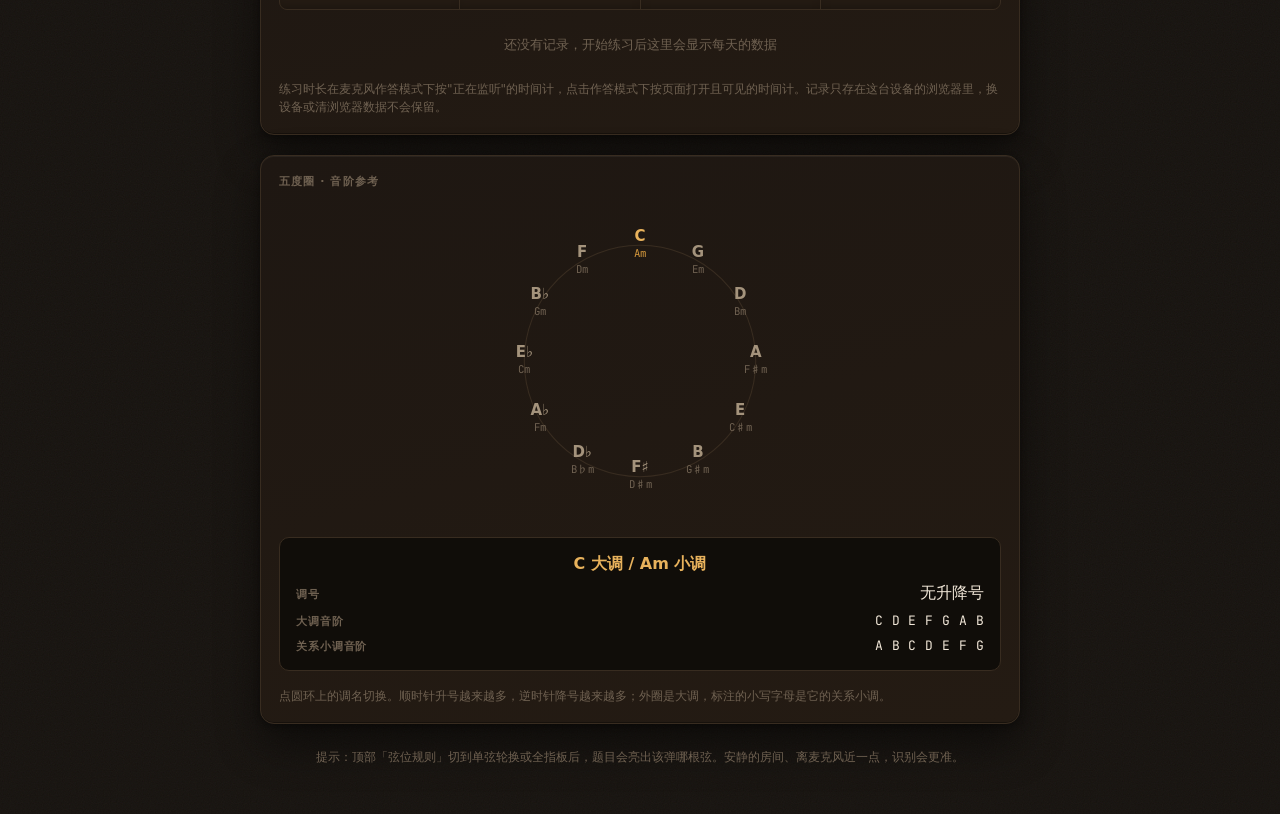
==== commit 5d55c3bb: "Add a scale-degree reaction trainer (8th platform tool) Pick a major key, hear + see one of its 7 sc" ====
--- a/index.html
+++ b/index.html
@@ -187,6 +187,7 @@
       <a href="index.html" class="current">🎸 指板速认</a>
       <a href="rhythm.html">🥁 节奏跟弹</a>
       <a href="ear-training.html">🎧 音程耳音</a>
+      <a href="scale-degree.html">🎼 音级反应</a>
       <a href="stem-mixer.html">🎚️ 分轨播放</a>
       <a href="practice-plan.html">📋 练习计划</a>
       <a href="mixing-notes.html">🎛️ 混音笔记</a>
